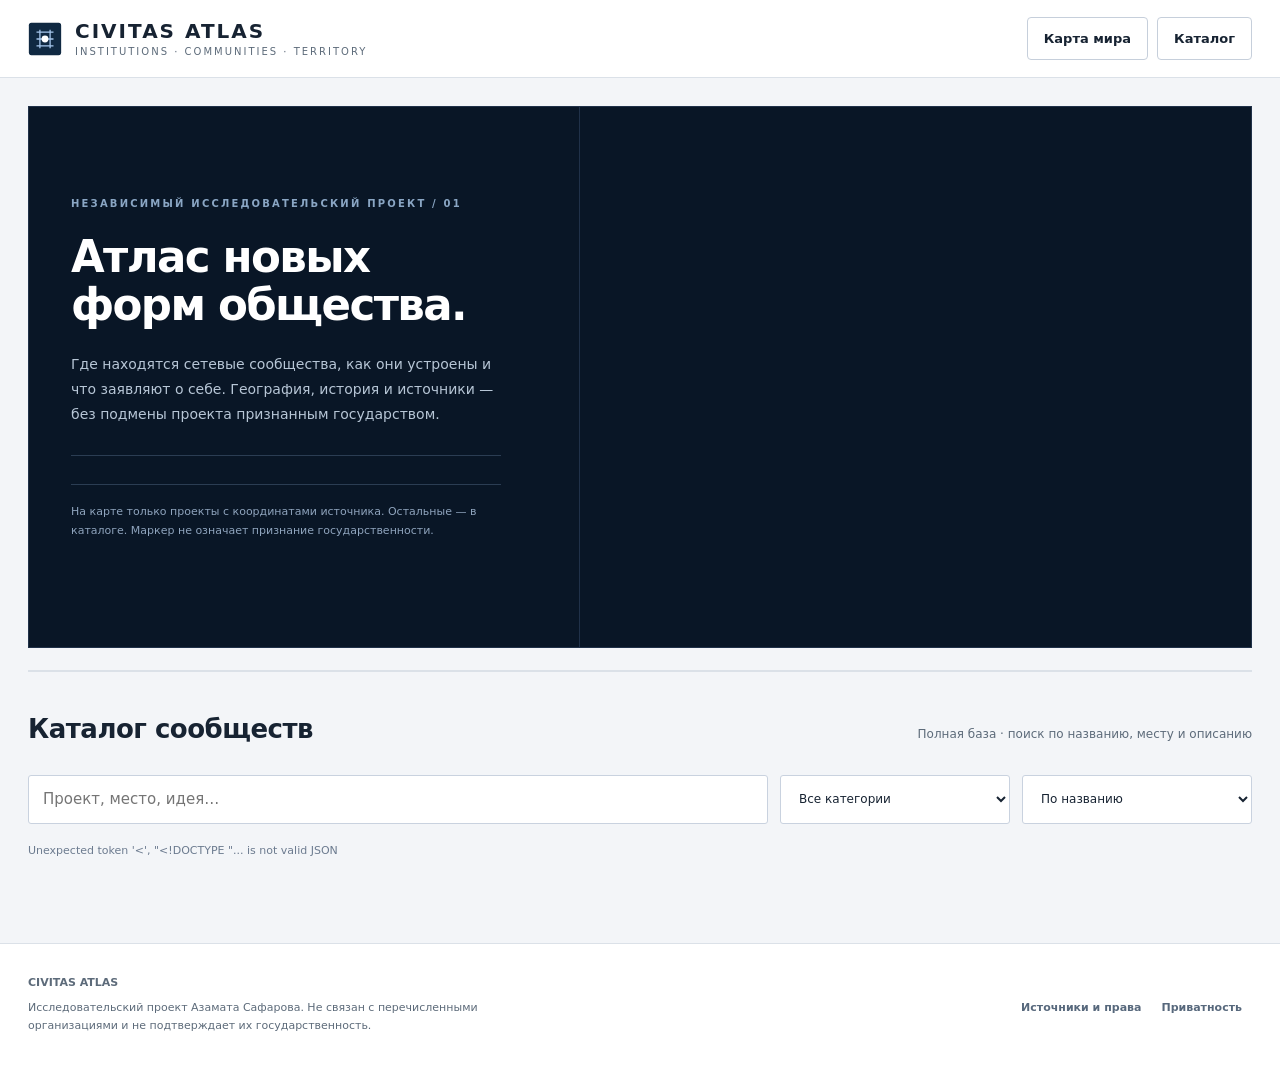
==== index.html @ 85d740fc "Open research interface and reviewed contribution workflow" ====
<!doctype html><html lang="ru"><meta charset="utf-8"><meta name="viewport" content="width=device-width,initial-scale=1"><title>CIVITAS ATLAS — сетевые сообщества и новые институты</title><meta name="description" content="Исследовательский атлас сетевых сообществ: география, проекты, хронологии и первоисточники."><link rel="stylesheet" href="vendor/leaflet.css"><link rel="stylesheet" href="vendor/markercluster.css"><link rel="stylesheet" href="vendor/markercluster-default.css"><link rel="stylesheet" href="design.css"><header><div class="brand"><svg viewBox="0 0 40 40" aria-hidden="true"><rect x="1" y="1" width="38" height="38" rx="3" fill="#102942"/><path d="M10 12h20M10 20h20M10 28h20M14 9v22M26 9v22" stroke="#a6c7ed" stroke-width="1.5"/><circle cx="20" cy="20" r="4" fill="#fff"/></svg><div class="brand-text">CIVITAS ATLAS<small>INSTITUTIONS · COMMUNITIES · TERRITORY</small></div></div><div><a class="button" href="/map.html">Карта мира</a> <button id="home">Каталог</button></div></header><main><section id="landing"><div class="hero"><div><div class="eyebrow">Независимый исследовательский проект / 01</div><h1>Атлас новых<br>форм общества.</h1><p>Где находятся сетевые сообщества, как они устроены и что заявляют о себе. География, история и источники — без подмены проекта признанным государством.</p><div class="muted" id="totals"></div><p class="muted">На карте только проекты с координатами источника. Остальные — в каталоге. Маркер не означает признание государственности.</p></div><div id="worldmap" aria-label="Географическая карта" style="height:520px"></div></div><div id="coverage" class="coverage"></div><div class="section-head"><h2>Каталог сообществ</h2><p>Полная база · поиск по названию, месту и описанию</p></div><div class="tools"><input id="query" aria-label="Поиск" placeholder="Проект, место, идея…"><select id="category" aria-label="Категория"><option value="">Все категории</option></select><select id="sort" aria-label="Сортировка"><option value="name">По названию</option><option value="year">По году основания</option></select></div><div class="muted" id="count"></div><div id="entries"></div></section><section id="profile"><button id="back">← Все сообщества</button><div id="profilebody" style="margin-top:22px"></div></section></main><footer class="footer"><div><strong>CIVITAS ATLAS</strong><p>Исследовательский проект Азамата Сафарова. Не связан с перечисленными организациями и не подтверждает их государственность.</p></div><div class="footer-links"><button id="rights">Источники и права</button><button id="privacy">Приватность</button></div></footer><dialog id="legal"><button id="closelegal">Закрыть ×</button><div id="legaltext"></div></dialog><script src="vendor/leaflet.js"></script><script src="vendor/markercluster.js"></script><script>
const $=x=>document.getElementById(x),node=(t,s,c)=>{let e=document.createElement(t);e.textContent=s;if(c)e.className=c;return e};let data=[];const world={invalidateSize(){}};
function safeLink(label,url){let a=node('a',label,'resource');try{let u=new URL(url);if(!['https:','http:'].includes(u.protocol))return node('span','Ссылка требует проверки');a.href=u.href;a.target='_blank';a.rel='noopener noreferrer';}catch{return node('span','Ссылка требует проверки')}return a}
function image(i){let x=document.createElement('img');x.src=i.url;x.alt=i.caption;x.loading='lazy';x.onerror=()=>x.replaceWith(node('p','Изображение недоступно','muted'));return x}
function globe(){window.earthData=data;window.openEarthProject=open;if(window.earthAdd)window.earthAdd(data)}
function render(){let q=$('query').value.toLowerCase(),t=$('category').value,arr=data.filter(p=>(!t||p.type===t)&&[p.name,p.location,p.description].join(' ').toLowerCase().includes(q));arr.sort((a,b)=>$('sort').value==='year'?(b.founded||0)-(a.founded||0):a.name.localeCompare(b.name));$('entries').replaceChildren();for(let p of arr){let row=node('article','','entry');row.tabIndex=0;let ident=node('div',p.logo?'':p.name.slice(0,2).toUpperCase(),'identity');if(p.logo)ident.append(image({url:p.logo,caption:p.name+' logo'}));row.append(ident);let content=node('div','');content.append(node('h2',p.name),node('div',p.location,'location'),node('div',p.type,'meta'),node('p',p.tagline||p.description));content.append(node('div',p.sourceRecords?.dashboard?'РАСШИРЕННЫЙ ПРОФИЛЬ ↗':'ОТКРЫТЬ ПРОФИЛЬ ↗','badge'));row.append(content);row.onclick=()=>open(p);row.onkeydown=e=>{if(e.key==='Enter')open(p)};$('entries').append(row)}$('count').textContent=arr.length+' проектов'}
function markdown(text,parent){for(let line of text.split('\n')){if(!line.trim())continue;let match=line.match(/^(#{1,3}) (.*)/);let e=node(match?'h'+Math.min(match[1].length+1,4):'p','');let raw=match?match[2]:line;let re=/\[([^\]]+)\]\((https?:\/\/[^\s)]+)\)/g,pos=0,m;while((m=re.exec(raw))){e.append(document.createTextNode(raw.slice(pos,m.index)),safeLink(m[1],m[2]));pos=re.lastIndex}e.append(document.createTextNode(raw.slice(pos)));parent.append(e)}}
function open(p){$('landing').style.display='none';$('profile').style.display='block';history.replaceState(null,'','#'+p.id);window.scrollTo(0,0);let layout=node('div','','layout'),left=node('div',''),right=node('div','');let head=node('div','','box'),banner=node('div','','banner');if(p.gallery.length)banner.append(image(p.gallery[0]));else {banner.className='no-photo';banner.append(node('span','В источниках нет полученной фотообложки.'))}let hp=node('div','','pad');let mark=node('div',p.logo?'':p.name.slice(0,2).toUpperCase(),'logo');if(p.logo)mark.append(image({url:p.logo,caption:p.name+' logo'}));hp.append(mark,node('h1',p.name),node('div',p.location,'location'),node('p',p.tagline||p.description),safeLink('Официальный сайт ↗',p.website));head.append(banner,hp);left.append(head);let about=node('div','','box pad');about.append(node('h2','О проекте'),node('p',p.description),node('div','Данные, даты и статистика — заявления источников, не независимая проверка.','notice'));if(p.size)about.append(node('h3',p.size),node('p','Размер по первому атласу; обновление '+p.lastUpdated,'muted'));let gallery=node('div','','gallery');for(let i of p.gallery){let f=node('figure','');f.append(image(i),node('figcaption',i.caption));gallery.append(f)}about.append(gallery);left.append(about);if(p.sections){for(let [title,text] of Object.entries(p.sections)){if(title.startsWith('About')||['Timeline',"Who it's for",'Resource links','Other top startup societies','Posts'].includes(title))continue;let section=node('div','','box pad');section.append(node('h2',title),node('div',text.replace(title,''),'summary-text'));left.append(section)}}let raw=node('div','','box pad');raw.append(node('h2','Документы источников'));let disclosure=node('details','','disclosure');disclosure.append(node('summary','Открыть полную исходную запись'),node('div',p.sourceText,'source'));raw.append(disclosure);left.append(raw);let audience=node('div','','box pad'),chips=node('div','','chips');for(let t of (p.sections?.["Who it's for"]?.split('\n').slice(1).filter(Boolean)||p.focus||[]))chips.append(node('span',t,'chip'));audience.append(node('h2','Направления'),chips);let geo=node('div','','box pad');geo.append(node('h2','Расположение'),node('p',p.location,'location'));if(p.dashboardLocation)geo.append(node('p','NS Dashboard: '+p.dashboardLocation,'muted'));if(Number.isFinite(p.lat))geo.append(node('p','Координаты источника: '+p.lat+', '+p.lng,'muted'));else geo.append(node('p','Точные координаты не предоставлены. Проект не нанесён на карту.','notice'));right.append(geo);right.append(audience);let tl=node('div','','box pad');tl.append(node('h2','Timeline'));if(!p.timeline.length)tl.append(node('p','Хронология не предоставлена источниками.','muted'));for(let text of p.timeline)tl.append(node('div',text,'event'));tl.append(node('p','История по источнику. Одно событие основания — не полная история проекта.','muted'));right.append(tl);let links=node('div','','box pad');links.append(node('h2','Ресурсы и контакты'));for(let l of p.links)links.append(safeLink(l.label,l.url));links.append(safeLink('Источник записи',p.source));if(p.sourceRecords?.dashboard)links.append(safeLink('NS Dashboard — исходный профиль',p.sourceRecords.dashboard.url));right.append(links);let provenance=node('div','','box pad');provenance.append(node('h2','Происхождение'),node('p','Собрано '+p.retrievedAt,'muted'),node('p','Фото принадлежат третьим лицам. Сохранены в сборке с исходными URL в реестре; разрешение на публичную перепубликацию не установлено.','notice'));for(let i of p.gallery)provenance.append(safeLink(i.caption+' — источник',i.source));right.append(provenance);layout.append(left,right);$('profilebody').replaceChildren(layout)}function home(){$('landing').style.display='block';$('profile').style.display='none';setTimeout(()=>world.invalidateSize(),50);history.replaceState(null,'',location.pathname)}$('back').onclick=home;$('home').onclick=home;for(let id of ['query','category','sort'])$(id).oninput=render;
const rights='Авторские права и источники\n\nАвтор собственной структуры и оформления: Азамат Сафаров. Права третьих лиц не присваиваются. Использованы материалы Network State Atlas и NS Dashboard; исходные ссылки сохранены в карточках. Названия и знаки принадлежат соответствующим правообладателям; связи или одобрения с их стороны не заявляется.\n\nПубличная доступность репозитория не заменяет лицензию. Разрешение на распространение исходных текстов, базы, фотографий и публикаций пока не установлено. Эта сборка опубликована для исследования. Разрешения на сторонние материалы не подтверждены; указание источника не заменяет разрешение. Указание источника само по себе не разрешает копирование.\n\nПеред публикацией: получить разрешения или заменить материалы собственными описаниями и лицензированными фото; сохранить обязательные notices библиотек; определить контакт оператора для обращений. Контакт и юрисдикция пока не согласованы. Это не юридическое заключение и не гарантия отсутствия претензий.';const privacy='Приватность исследовательского сайта\n\nНет регистрации, аналитики, отправки форм и cookies, созданных этим приложением. Поисковые запросы обрабатываются локально. Хостинг Vercel обрабатывает сетевые запросы и может хранить технические журналы, включая IP.\n\nФотографии этой версии хранятся локально. Подложка карты загружается с CARTO: поставщик получает сетевой запрос, включая IP и данные браузера. Переходы на внешние сайты подчиняются их правилам.\n\nОператор исследования: Азамат Сафаров. Хостинг: Vercel. Контакт для правовых обращений и применимые сроки хранения ещё не указаны; это неполная правовая информация, не юридическое заключение.';function legal(s){$('legaltext').replaceChildren(node('div',s,'source'));$('legal').showModal()}$('rights').onclick=()=>legal(rights);$('privacy').onclick=()=>legal(privacy);$('closelegal').onclick=()=>$('legal').close();fetch('combined-v3.json').then(r=>r.json()).then(d=>{data=d;for(let t of [...new Set(d.map(p=>p.type))].sort())$('category').append(new Option(t,t));$('totals').textContent=data.length+' проектов · '+data.filter(p=>Number.isFinite(p.lat)).length+' точек';let coverage=$('coverage');for(let [n,label] of [[data.length,'проектов в объединённой базе'],[data.filter(p=>Number.isFinite(p.lat)).length,'проектов с координатами источника'],[data.filter(p=>p.logo).length,'профилей с полученными логотипами'],[data.filter(p=>p.timeline?.length).length,'профилей с хронологией']]){let m=node('div','','metric');m.append(node('strong',String(n)),node('span',label));coverage.append(m)}render();globe();let p=data.find(p=>p.id===location.hash.slice(1));if(p)open(p)}).catch(e=>$('count').textContent=e.message);
</script><script type="module" src="earth.js"></script></html>
---- design.css ----
:root{--ink:#172332;--muted:#5d6b7a;--line:#dbe1e8;--paper:#fff;--wash:#f3f5f8;--accent:#155bbd;--night:#091626}*{box-sizing:border-box}html{scroll-behavior:smooth}body{margin:0;background:var(--wash);color:var(--ink);font:15px/1.65 system-ui,-apple-system,BlinkMacSystemFont,"Segoe UI",sans-serif}a{color:var(--accent);text-underline-offset:4px}button,input,select{font:inherit}button,a{touch-action:manipulation}button{cursor:pointer}button,.button{border:1px solid #c6cfdb;background:white;color:var(--ink);border-radius:4px;padding:10px 16px;font-size:13px;font-weight:600;text-decoration:none;display:inline-flex;align-items:center;justify-content:center;min-height:42px;transition:background .15s,border-color .15s}button:hover,.button:hover{background:#edf2f9;border-color:#768ca7}button:focus-visible,a:focus-visible,input:focus-visible,select:focus-visible,.entry:focus-visible{outline:3px solid #4286e8;outline-offset:3px}header{height:78px;padding:0 max(28px,calc((100vw - 1320px)/2));background:white;border-bottom:1px solid var(--line);display:flex;align-items:center;justify-content:space-between;gap:24px}.brand{font-size:20px;font-weight:750;letter-spacing:2px;display:flex;align-items:center;gap:13px}.brand svg{width:34px;height:34px;flex-shrink:0}.brand small{font-weight:400;font-size:10px;letter-spacing:2px;color:var(--muted);display:block}.brand-text{line-height:1.35}header>div:last-child{display:flex;gap:9px}main{max-width:1376px;margin:auto;padding:28px}.hero{background:var(--night);display:grid;grid-template-columns:minmax(320px,.9fr) minmax(0,1.1fr);overflow:hidden;color:white;min-height:540px;border:1px solid #203149}.hero>div:first-child{padding:48px 42px;display:flex;flex-direction:column;justify-content:center;align-items:flex-start}.eyebrow{font-size:10px;font-weight:700;letter-spacing:2.2px;text-transform:uppercase;color:#6a85a4}.hero .eyebrow{color:#8aa6c4}.hero h1{font-size:clamp(36px,3.4vw,51px);line-height:1.1;font-weight:600;letter-spacing:-1.6px;margin:22px 0}.hero p{color:#b7c6d6;max-width:425px;font-size:14px;line-height:1.8;margin:0 0 17px}.hero .muted{font-size:11px;color:#8fa4bd;max-width:430px}.hero #totals{font-size:13px;color:#d7e3ee;border-top:1px solid #2b3d53;border-bottom:1px solid #2b3d53;padding:14px 0;width:100%;margin:10px 0 17px;letter-spacing:.3px}#worldmap{height:540px!important;min-width:0;position:relative;border-left:1px solid #203149;background:var(--night)!important}#worldmap button{background:#13273e;color:#d9e5f4;border:1px solid #3f5872;border-radius:3px;font-size:11px;min-height:34px;padding:7px 12px}#worldmap canvas{display:block;width:100%;height:100%}.section-head{display:flex;align-items:baseline;justify-content:space-between;gap:20px;margin-top:36px}.section-head h2{font-size:26px;font-weight:600;letter-spacing:-.5px;margin:0}.section-head p{font-size:12px;color:var(--muted)}.coverage{display:grid;grid-template-columns:repeat(4,1fr);border:1px solid var(--line);background:white;margin-top:22px}.metric{padding:18px 22px;border-right:1px solid var(--line)}.metric:last-child{border:0}.metric strong{font-size:26px;font-weight:500;display:block;line-height:1.4}.metric span{font-size:11px;color:var(--muted)}.tools{display:flex;gap:12px;padding:18px 0;margin:0;flex-wrap:wrap}.tools input,.tools select{padding:11px 14px;border:1px solid #c9d2df;border-radius:3px;background:white;color:var(--ink);min-height:44px;min-width:0}.tools input{flex:1;min-width:200px;cursor:text}.tools select{width:230px;font-size:12px}.muted{color:var(--muted);font-size:12px}#count{font-size:11px;padding:0 0 15px;color:#6c7b8f}#entries{display:grid;grid-template-columns:repeat(3,minmax(0,1fr));gap:16px}.entry{border:1px solid var(--line);background:white;padding:23px;display:flex;gap:14px;cursor:pointer;min-height:215px;position:relative;border-radius:5px;transition:border-color .16s,box-shadow .16s}.entry:hover{border-color:#8ba9cf;box-shadow:0 4px 16px #1b3a6110}.entry h2{font-size:19px;letter-spacing:-.35px;font-weight:650;margin:0 0 7px;line-height:1.3}.entry .identity{width:44px;height:44px;flex-shrink:0;background:#f3f5f9;border:1px solid #e0e5ed;border-radius:5px;display:grid;place-items:center;font-size:14px;font-weight:650;color:#728094;overflow:hidden}.identity img{width:100%;height:100%;object-fit:contain}.entry>div:last-child{min-width:0;flex:1}.entry p{font-size:12px;line-height:1.7;color:#637183;margin:11px 0 0;display:-webkit-box;-webkit-line-clamp:3;-webkit-box-orient:vertical;overflow:hidden}.location{font-size:12px;font-weight:600;color:#305b8b;line-height:1.55;overflow-wrap:anywhere}.meta{font-size:10px;color:#7d8998;margin-top:6px;text-transform:uppercase;letter-spacing:.5px}.entry .badge{font-size:9px;color:#155bbd;padding-top:12px;font-weight:600;letter-spacing:.4px}.layout{display:grid;grid-template-columns:minmax(0,2.1fr) minmax(280px,1fr);gap:24px}.box{background:white;border:1px solid var(--line);border-radius:5px;margin-bottom:24px;overflow:hidden;min-width:0}.pad{padding:28px}.banner{height:310px;background:#e3e9ef;position:relative}.banner img{width:100%;height:100%;object-fit:cover}.no-photo{height:130px;display:flex;align-items:center;background:#eff2f6;color:#647487;font-size:12px;padding:26px}.logo{width:76px;height:76px;margin:-65px 0 23px;position:relative;display:grid;place-items:center;border:4px solid white;border-radius:9px;background:#eef2f6;box-shadow:0 1px 8px #152b441a;font-size:23px;font-weight:600;color:#6d7f94}.logo img{width:100%;height:100%;object-fit:contain;border-radius:5px}.pad h1{font-size:35px;line-height:1.2;font-weight:600;letter-spacing:-1px;margin:0 0 13px}.pad h2{font-size:19px;font-weight:650;margin:0 0 16px;letter-spacing:-.25px}.pad h3{font-size:15px;margin:15px 0 8px}.pad p{color:#5a697b;font-size:14px;line-height:1.9;margin:12px 0}.pad .location{font-size:16px;color:#315b8b}.pad .resource{display:block;text-decoration:none;font-size:12px;border-bottom:1px solid #e8edf3;padding:12px 0;overflow-wrap:anywhere;line-height:1.6}.pad .resource:hover{text-decoration:underline}.pad .resource:last-child{border-bottom:0}.gallery{display:grid;grid-template-columns:1fr 1fr;gap:15px;margin-top:22px}.gallery figure{margin:0;min-width:0}.gallery img{width:100%;height:190px;object-fit:cover;border-radius:3px}.gallery figcaption{font-size:10px;color:#778798;margin-top:5px}.chips{display:flex;gap:7px;flex-wrap:wrap}.chip{font-size:11px;padding:5px 9px;background:#eff3f8;color:#49627f;border-radius:2px}.event{position:relative;border-left:1px solid #cbd6e4;padding:0 0 24px 21px;margin-left:4px;font-size:12px;color:#56697e;line-height:1.8}.event:before{content:'';position:absolute;left:-4px;top:6px;width:7px;height:7px;border-radius:50%;background:#376caf}.notice{font-size:11px;color:#71674f;background:#f7f4eb;border-left:2px solid #b8a97d;padding:12px 14px;line-height:1.8;margin:17px 0;border-radius:0}.source{white-space:pre-wrap;overflow-wrap:anywhere;font-size:12px;color:#55687f;line-height:1.9}.summary-text{white-space:pre-line;font-size:14px;line-height:1.85;color:#536275}.disclosure{border-top:1px solid var(--line);padding-top:16px;margin-top:15px}.disclosure summary{font-size:12px;color:#476382;cursor:pointer;font-weight:600}.disclosure .source{padding:20px 0 0}.footer{border-top:1px solid var(--line);background:white;margin-top:40px;padding:30px max(28px,calc((100vw - 1320px)/2));display:flex;align-items:center;justify-content:space-between;gap:25px;font-size:11px;color:var(--muted)}.footer p{max-width:460px;margin:7px 0}.footer button{background:transparent;border:0;padding:5px 10px;font-size:11px;color:#57687c}.footer-links{display:flex;flex-wrap:wrap}#profile{display:none}#back{margin-bottom:0;background:white}dialog{width:min(720px,92vw);max-height:85vh;border:1px solid #d3dce7;border-radius:5px;padding:28px}dialog::backdrop{background:#06182a99}.dark{background:#155bbd;color:white;border-color:#155bbd}@media(min-width:1100px){.layout>div:last-child{align-self:start}}@media(max-width:980px){#entries{grid-template-columns:repeat(2,minmax(0,1fr))}.hero{grid-template-columns:1fr 1fr}.hero>div:first-child{padding:30px}.hero h1{font-size:36px}.layout{grid-template-columns:minmax(0,1.7fr) minmax(250px,1fr)}.pad{padding:22px}}@media(max-width:700px){header{height:auto;padding:18px;flex-wrap:wrap;gap:14px}.brand{font-size:17px}header>div:last-child{gap:8px}header .button,header button{font-size:11px;min-height:34px;padding:6px 10px}main{padding:16px}.hero{grid-template-columns:1fr}.hero>div:first-child{padding:30px 25px}.hero h1{font-size:36px}#worldmap{height:370px!important;border-left:0;border-top:1px solid #203149}.hero .muted{font-size:11px}.coverage{grid-template-columns:1fr 1fr}.metric{padding:15px;border-bottom:1px solid var(--line)}.metric:nth-child(2){border-right:0}.metric:nth-child(3),.metric:nth-child(4){border-bottom:0}.metric strong{font-size:22px}.tools{gap:8px}.tools input{flex-basis:100%;min-width:0;width:100%}.tools select{width:calc(50% - 4px);font-size:11px;padding:10px 8px}#entries{grid-template-columns:1fr;gap:12px}.entry{min-height:160px;padding:20px}.layout{grid-template-columns:1fr;gap:0}.banner{height:230px}.pad h1{font-size:29px}.gallery img{height:130px}.footer{display:block;padding:24px 18px}.footer-links{margin-top:16px}.section-head{display:block;margin-top:28px}.section-head p{margin:6px 0 12px}.source{font-size:11px}}@media(prefers-reduced-motion:reduce){html{scroll-behavior:auto}*{transition:none!important}}
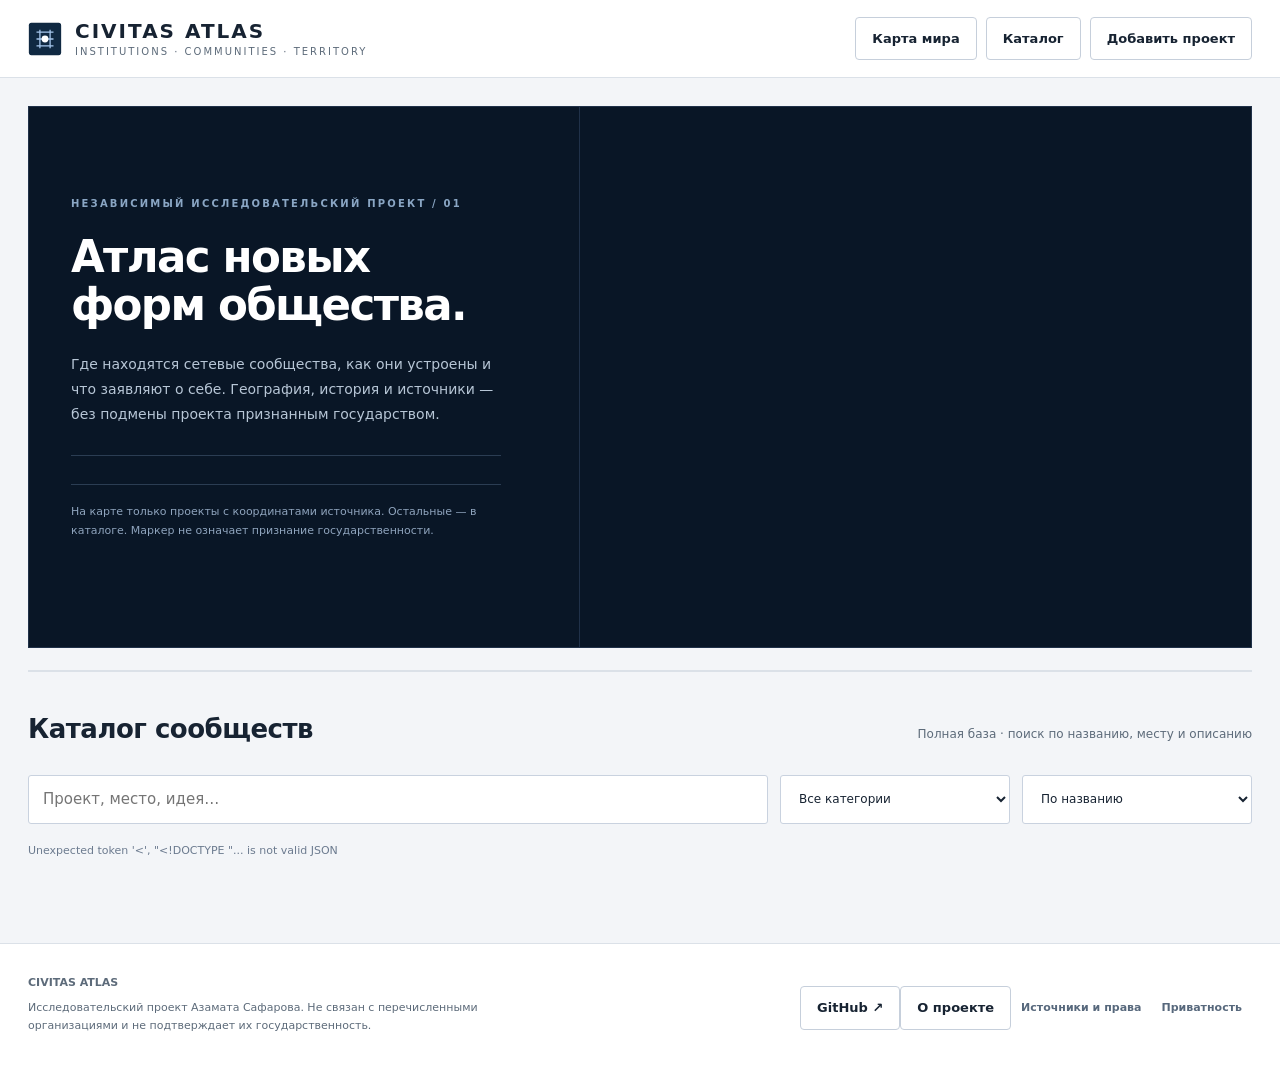
==== commit b0e30f30: "Add public research description, contact and submission links" ====
--- a/index.html
+++ b/index.html
@@ -1,4 +1,4 @@
-<!doctype html><html lang="ru"><meta charset="utf-8"><meta name="viewport" content="width=device-width,initial-scale=1"><title>CIVITAS ATLAS — сетевые сообщества и новые институты</title><meta name="description" content="Исследовательский атлас сетевых сообществ: география, проекты, хронологии и первоисточники."><link rel="stylesheet" href="vendor/leaflet.css"><link rel="stylesheet" href="vendor/markercluster.css"><link rel="stylesheet" href="vendor/markercluster-default.css"><link rel="stylesheet" href="design.css"><header><div class="brand"><svg viewBox="0 0 40 40" aria-hidden="true"><rect x="1" y="1" width="38" height="38" rx="3" fill="#102942"/><path d="M10 12h20M10 20h20M10 28h20M14 9v22M26 9v22" stroke="#a6c7ed" stroke-width="1.5"/><circle cx="20" cy="20" r="4" fill="#fff"/></svg><div class="brand-text">CIVITAS ATLAS<small>INSTITUTIONS · COMMUNITIES · TERRITORY</small></div></div><div><a class="button" href="/map.html">Карта мира</a> <button id="home">Каталог</button></div></header><main><section id="landing"><div class="hero"><div><div class="eyebrow">Независимый исследовательский проект / 01</div><h1>Атлас новых<br>форм общества.</h1><p>Где находятся сетевые сообщества, как они устроены и что заявляют о себе. География, история и источники — без подмены проекта признанным государством.</p><div class="muted" id="totals"></div><p class="muted">На карте только проекты с координатами источника. Остальные — в каталоге. Маркер не означает признание государственности.</p></div><div id="worldmap" aria-label="Географическая карта" style="height:520px"></div></div><div id="coverage" class="coverage"></div><div class="section-head"><h2>Каталог сообществ</h2><p>Полная база · поиск по названию, месту и описанию</p></div><div class="tools"><input id="query" aria-label="Поиск" placeholder="Проект, место, идея…"><select id="category" aria-label="Категория"><option value="">Все категории</option></select><select id="sort" aria-label="Сортировка"><option value="name">По названию</option><option value="year">По году основания</option></select></div><div class="muted" id="count"></div><div id="entries"></div></section><section id="profile"><button id="back">← Все сообщества</button><div id="profilebody" style="margin-top:22px"></div></section></main><footer class="footer"><div><strong>CIVITAS ATLAS</strong><p>Исследовательский проект Азамата Сафарова. Не связан с перечисленными организациями и не подтверждает их государственность.</p></div><div class="footer-links"><button id="rights">Источники и права</button><button id="privacy">Приватность</button></div></footer><dialog id="legal"><button id="closelegal">Закрыть ×</button><div id="legaltext"></div></dialog><script src="vendor/leaflet.js"></script><script src="vendor/markercluster.js"></script><script>
+<!doctype html><html lang="ru"><meta charset="utf-8"><meta name="viewport" content="width=device-width,initial-scale=1"><title>CIVITAS ATLAS — сетевые сообщества и новые институты</title><meta name="description" content="Исследовательский атлас сетевых сообществ: география, проекты, хронологии и первоисточники."><link rel="stylesheet" href="vendor/leaflet.css"><link rel="stylesheet" href="vendor/markercluster.css"><link rel="stylesheet" href="vendor/markercluster-default.css"><link rel="stylesheet" href="design.css"><header><div class="brand"><svg viewBox="0 0 40 40" aria-hidden="true"><rect x="1" y="1" width="38" height="38" rx="3" fill="#102942"/><path d="M10 12h20M10 20h20M10 28h20M14 9v22M26 9v22" stroke="#a6c7ed" stroke-width="1.5"/><circle cx="20" cy="20" r="4" fill="#fff"/></svg><div class="brand-text">CIVITAS ATLAS<small>INSTITUTIONS · COMMUNITIES · TERRITORY</small></div></div><div><a class="button" href="/map.html">Карта мира</a> <button id="home">Каталог</button><a class="button" href="https://github.com/AzamatSafarov/civitas-atlas/issues/new?template=project.yml" target="_blank" rel="noopener">Добавить проект</a></div></header><main><section id="landing"><div class="hero"><div><div class="eyebrow">Независимый исследовательский проект / 01</div><h1>Атлас новых<br>форм общества.</h1><p>Где находятся сетевые сообщества, как они устроены и что заявляют о себе. География, история и источники — без подмены проекта признанным государством.</p><div class="muted" id="totals"></div><p class="muted">На карте только проекты с координатами источника. Остальные — в каталоге. Маркер не означает признание государственности.</p></div><div id="worldmap" aria-label="Географическая карта" style="height:520px"></div></div><div id="coverage" class="coverage"></div><div class="section-head"><h2>Каталог сообществ</h2><p>Полная база · поиск по названию, месту и описанию</p></div><div class="tools"><input id="query" aria-label="Поиск" placeholder="Проект, место, идея…"><select id="category" aria-label="Категория"><option value="">Все категории</option></select><select id="sort" aria-label="Сортировка"><option value="name">По названию</option><option value="year">По году основания</option></select></div><div class="muted" id="count"></div><div id="entries"></div></section><section id="profile"><button id="back">← Все сообщества</button><div id="profilebody" style="margin-top:22px"></div></section></main><footer class="footer"><div><strong>CIVITAS ATLAS</strong><p>Исследовательский проект Азамата Сафарова. Не связан с перечисленными организациями и не подтверждает их государственность.</p></div><div class="footer-links"><a class="button" href="https://github.com/AzamatSafarov/civitas-atlas" target="_blank" rel="noopener">GitHub ↗</a><a class="button" href="about.html">О проекте</a><button id="rights">Источники и права</button><button id="privacy">Приватность</button></div></footer><dialog id="legal"><button id="closelegal">Закрыть ×</button><div id="legaltext"></div></dialog><script src="vendor/leaflet.js"></script><script src="vendor/markercluster.js"></script><script>
 const $=x=>document.getElementById(x),node=(t,s,c)=>{let e=document.createElement(t);e.textContent=s;if(c)e.className=c;return e};let data=[];const world={invalidateSize(){}};
 function safeLink(label,url){let a=node('a',label,'resource');try{let u=new URL(url);if(!['https:','http:'].includes(u.protocol))return node('span','Ссылка требует проверки');a.href=u.href;a.target='_blank';a.rel='noopener noreferrer';}catch{return node('span','Ссылка требует проверки')}return a}
 function image(i){let x=document.createElement('img');x.src=i.url;x.alt=i.caption;x.loading='lazy';x.onerror=()=>x.replaceWith(node('p','Изображение недоступно','muted'));return x}
@@ -6,5 +6,5 @@
 function render(){let q=$('query').value.toLowerCase(),t=$('category').value,arr=data.filter(p=>(!t||p.type===t)&&[p.name,p.location,p.description].join(' ').toLowerCase().includes(q));arr.sort((a,b)=>$('sort').value==='year'?(b.founded||0)-(a.founded||0):a.name.localeCompare(b.name));$('entries').replaceChildren();for(let p of arr){let row=node('article','','entry');row.tabIndex=0;let ident=node('div',p.logo?'':p.name.slice(0,2).toUpperCase(),'identity');if(p.logo)ident.append(image({url:p.logo,caption:p.name+' logo'}));row.append(ident);let content=node('div','');content.append(node('h2',p.name),node('div',p.location,'location'),node('div',p.type,'meta'),node('p',p.tagline||p.description));content.append(node('div',p.sourceRecords?.dashboard?'РАСШИРЕННЫЙ ПРОФИЛЬ ↗':'ОТКРЫТЬ ПРОФИЛЬ ↗','badge'));row.append(content);row.onclick=()=>open(p);row.onkeydown=e=>{if(e.key==='Enter')open(p)};$('entries').append(row)}$('count').textContent=arr.length+' проектов'}
 function markdown(text,parent){for(let line of text.split('\n')){if(!line.trim())continue;let match=line.match(/^(#{1,3}) (.*)/);let e=node(match?'h'+Math.min(match[1].length+1,4):'p','');let raw=match?match[2]:line;let re=/\[([^\]]+)\]\((https?:\/\/[^\s)]+)\)/g,pos=0,m;while((m=re.exec(raw))){e.append(document.createTextNode(raw.slice(pos,m.index)),safeLink(m[1],m[2]));pos=re.lastIndex}e.append(document.createTextNode(raw.slice(pos)));parent.append(e)}}
 function open(p){$('landing').style.display='none';$('profile').style.display='block';history.replaceState(null,'','#'+p.id);window.scrollTo(0,0);let layout=node('div','','layout'),left=node('div',''),right=node('div','');let head=node('div','','box'),banner=node('div','','banner');if(p.gallery.length)banner.append(image(p.gallery[0]));else {banner.className='no-photo';banner.append(node('span','В источниках нет полученной фотообложки.'))}let hp=node('div','','pad');let mark=node('div',p.logo?'':p.name.slice(0,2).toUpperCase(),'logo');if(p.logo)mark.append(image({url:p.logo,caption:p.name+' logo'}));hp.append(mark,node('h1',p.name),node('div',p.location,'location'),node('p',p.tagline||p.description),safeLink('Официальный сайт ↗',p.website));head.append(banner,hp);left.append(head);let about=node('div','','box pad');about.append(node('h2','О проекте'),node('p',p.description),node('div','Данные, даты и статистика — заявления источников, не независимая проверка.','notice'));if(p.size)about.append(node('h3',p.size),node('p','Размер по первому атласу; обновление '+p.lastUpdated,'muted'));let gallery=node('div','','gallery');for(let i of p.gallery){let f=node('figure','');f.append(image(i),node('figcaption',i.caption));gallery.append(f)}about.append(gallery);left.append(about);if(p.sections){for(let [title,text] of Object.entries(p.sections)){if(title.startsWith('About')||['Timeline',"Who it's for",'Resource links','Other top startup societies','Posts'].includes(title))continue;let section=node('div','','box pad');section.append(node('h2',title),node('div',text.replace(title,''),'summary-text'));left.append(section)}}let raw=node('div','','box pad');raw.append(node('h2','Документы источников'));let disclosure=node('details','','disclosure');disclosure.append(node('summary','Открыть полную исходную запись'),node('div',p.sourceText,'source'));raw.append(disclosure);left.append(raw);let audience=node('div','','box pad'),chips=node('div','','chips');for(let t of (p.sections?.["Who it's for"]?.split('\n').slice(1).filter(Boolean)||p.focus||[]))chips.append(node('span',t,'chip'));audience.append(node('h2','Направления'),chips);let geo=node('div','','box pad');geo.append(node('h2','Расположение'),node('p',p.location,'location'));if(p.dashboardLocation)geo.append(node('p','NS Dashboard: '+p.dashboardLocation,'muted'));if(Number.isFinite(p.lat))geo.append(node('p','Координаты источника: '+p.lat+', '+p.lng,'muted'));else geo.append(node('p','Точные координаты не предоставлены. Проект не нанесён на карту.','notice'));right.append(geo);right.append(audience);let tl=node('div','','box pad');tl.append(node('h2','Timeline'));if(!p.timeline.length)tl.append(node('p','Хронология не предоставлена источниками.','muted'));for(let text of p.timeline)tl.append(node('div',text,'event'));tl.append(node('p','История по источнику. Одно событие основания — не полная история проекта.','muted'));right.append(tl);let links=node('div','','box pad');links.append(node('h2','Ресурсы и контакты'));for(let l of p.links)links.append(safeLink(l.label,l.url));links.append(safeLink('Источник записи',p.source));if(p.sourceRecords?.dashboard)links.append(safeLink('NS Dashboard — исходный профиль',p.sourceRecords.dashboard.url));right.append(links);let provenance=node('div','','box pad');provenance.append(node('h2','Происхождение'),node('p','Собрано '+p.retrievedAt,'muted'),node('p','Фото принадлежат третьим лицам. Сохранены в сборке с исходными URL в реестре; разрешение на публичную перепубликацию не установлено.','notice'));for(let i of p.gallery)provenance.append(safeLink(i.caption+' — источник',i.source));right.append(provenance);layout.append(left,right);$('profilebody').replaceChildren(layout)}function home(){$('landing').style.display='block';$('profile').style.display='none';setTimeout(()=>world.invalidateSize(),50);history.replaceState(null,'',location.pathname)}$('back').onclick=home;$('home').onclick=home;for(let id of ['query','category','sort'])$(id).oninput=render;
-const rights='Авторские права и источники\n\nАвтор собственной структуры и оформления: Азамат Сафаров. Права третьих лиц не присваиваются. Использованы материалы Network State Atlas и NS Dashboard; исходные ссылки сохранены в карточках. Названия и знаки принадлежат соответствующим правообладателям; связи или одобрения с их стороны не заявляется.\n\nПубличная доступность репозитория не заменяет лицензию. Разрешение на распространение исходных текстов, базы, фотографий и публикаций пока не установлено. Эта сборка опубликована для исследования. Разрешения на сторонние материалы не подтверждены; указание источника не заменяет разрешение. Указание источника само по себе не разрешает копирование.\n\nПеред публикацией: получить разрешения или заменить материалы собственными описаниями и лицензированными фото; сохранить обязательные notices библиотек; определить контакт оператора для обращений. Контакт и юрисдикция пока не согласованы. Это не юридическое заключение и не гарантия отсутствия претензий.';const privacy='Приватность исследовательского сайта\n\nНет регистрации, аналитики, отправки форм и cookies, созданных этим приложением. Поисковые запросы обрабатываются локально. Хостинг Vercel обрабатывает сетевые запросы и может хранить технические журналы, включая IP.\n\nФотографии этой версии хранятся локально. Подложка карты загружается с CARTO: поставщик получает сетевой запрос, включая IP и данные браузера. Переходы на внешние сайты подчиняются их правилам.\n\nОператор исследования: Азамат Сафаров. Хостинг: Vercel. Контакт для правовых обращений и применимые сроки хранения ещё не указаны; это неполная правовая информация, не юридическое заключение.';function legal(s){$('legaltext').replaceChildren(node('div',s,'source'));$('legal').showModal()}$('rights').onclick=()=>legal(rights);$('privacy').onclick=()=>legal(privacy);$('closelegal').onclick=()=>$('legal').close();fetch('combined-v3.json').then(r=>r.json()).then(d=>{data=d;for(let t of [...new Set(d.map(p=>p.type))].sort())$('category').append(new Option(t,t));$('totals').textContent=data.length+' проектов · '+data.filter(p=>Number.isFinite(p.lat)).length+' точек';let coverage=$('coverage');for(let [n,label] of [[data.length,'проектов в объединённой базе'],[data.filter(p=>Number.isFinite(p.lat)).length,'проектов с координатами источника'],[data.filter(p=>p.logo).length,'профилей с полученными логотипами'],[data.filter(p=>p.timeline?.length).length,'профилей с хронологией']]){let m=node('div','','metric');m.append(node('strong',String(n)),node('span',label));coverage.append(m)}render();globe();let p=data.find(p=>p.id===location.hash.slice(1));if(p)open(p)}).catch(e=>$('count').textContent=e.message);
+const rights='Авторские права и источники\n\nАвтор собственной структуры и оформления: Азамат Сафаров. Права третьих лиц не присваиваются. Использованы материалы Network State Atlas и NS Dashboard; исходные ссылки сохранены в карточках. Названия и знаки принадлежат соответствующим правообладателям; связи или одобрения с их стороны не заявляется.\n\nПубличная доступность репозитория не заменяет лицензию. Разрешение на распространение исходных текстов, базы, фотографий и публикаций пока не установлено. Эта сборка опубликована для исследования. Разрешения на сторонние материалы не подтверждены; указание источника не заменяет разрешение. Указание источника само по себе не разрешает копирование.\n\nПеред публикацией: получить разрешения или заменить материалы собственными описаниями и лицензированными фото; сохранить обязательные notices библиотек; определить контакт оператора для обращений. Контакт для правовых обращений: akutagavasora777@gmail.com. Юрисдикция и регистрация названия отдельно не проверены. Это не юридическое заключение и не гарантия отсутствия претензий.';const privacy='Приватность исследовательского сайта\n\nНет регистрации, аналитики, отправки форм и cookies, созданных этим приложением. Поисковые запросы обрабатываются локально. Хостинг Vercel обрабатывает сетевые запросы и может хранить технические журналы, включая IP.\n\nФотографии этой версии хранятся локально. Подложка карты загружается с CARTO: поставщик получает сетевой запрос, включая IP и данные браузера. Переходы на внешние сайты подчиняются их правилам.\n\nОператор исследования: Азамат Сафаров. Хостинг: Vercel. Контакт: akutagavasora777@gmail.com. Применимые сроки хранения ещё не установлены; это неполная правовая информация, не юридическое заключение.';function legal(s){$('legaltext').replaceChildren(node('div',s,'source'));$('legal').showModal()}$('rights').onclick=()=>legal(rights);$('privacy').onclick=()=>legal(privacy);$('closelegal').onclick=()=>$('legal').close();fetch('combined-v3.json').then(r=>r.json()).then(d=>{data=d;for(let t of [...new Set(d.map(p=>p.type))].sort())$('category').append(new Option(t,t));$('totals').textContent=data.length+' проектов · '+data.filter(p=>Number.isFinite(p.lat)).length+' точек';let coverage=$('coverage');for(let [n,label] of [[data.length,'проектов в объединённой базе'],[data.filter(p=>Number.isFinite(p.lat)).length,'проектов с координатами источника'],[data.filter(p=>p.logo).length,'профилей с полученными логотипами'],[data.filter(p=>p.timeline?.length).length,'профилей с хронологией']]){let m=node('div','','metric');m.append(node('strong',String(n)),node('span',label));coverage.append(m)}render();globe();let p=data.find(p=>p.id===location.hash.slice(1));if(p)open(p)}).catch(e=>$('count').textContent=e.message);
 </script><script type="module" src="earth.js"></script></html>
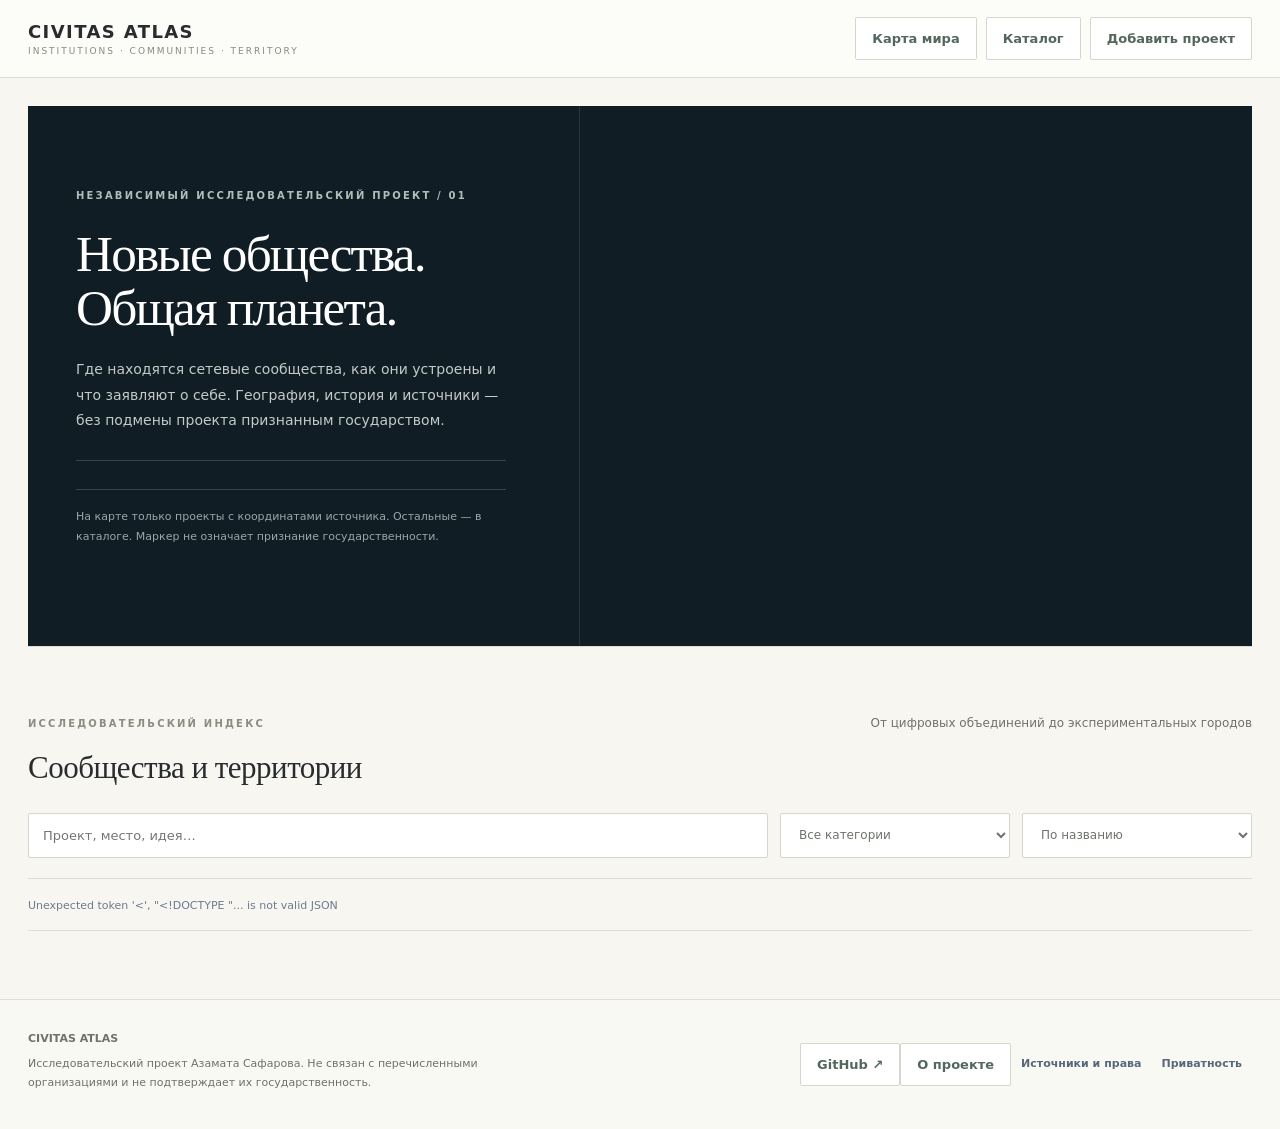
==== commit 4680ea71: "Replace product tiles with editorial atlas and circular globe markers" ====
--- a/index.html
+++ b/index.html
@@ -1,10 +1,11 @@
-<!doctype html><html lang="ru"><meta charset="utf-8"><meta name="viewport" content="width=device-width,initial-scale=1"><title>CIVITAS ATLAS — сетевые сообщества и новые институты</title><meta name="description" content="Исследовательский атлас сетевых сообществ: география, проекты, хронологии и первоисточники."><link rel="stylesheet" href="vendor/leaflet.css"><link rel="stylesheet" href="vendor/markercluster.css"><link rel="stylesheet" href="vendor/markercluster-default.css"><link rel="stylesheet" href="design.css"><header><div class="brand"><svg viewBox="0 0 40 40" aria-hidden="true"><rect x="1" y="1" width="38" height="38" rx="3" fill="#102942"/><path d="M10 12h20M10 20h20M10 28h20M14 9v22M26 9v22" stroke="#a6c7ed" stroke-width="1.5"/><circle cx="20" cy="20" r="4" fill="#fff"/></svg><div class="brand-text">CIVITAS ATLAS<small>INSTITUTIONS · COMMUNITIES · TERRITORY</small></div></div><div><a class="button" href="/map.html">Карта мира</a> <button id="home">Каталог</button><a class="button" href="https://github.com/AzamatSafarov/civitas-atlas/issues/new?template=project.yml" target="_blank" rel="noopener">Добавить проект</a></div></header><main><section id="landing"><div class="hero"><div><div class="eyebrow">Независимый исследовательский проект / 01</div><h1>Атлас новых<br>форм общества.</h1><p>Где находятся сетевые сообщества, как они устроены и что заявляют о себе. География, история и источники — без подмены проекта признанным государством.</p><div class="muted" id="totals"></div><p class="muted">На карте только проекты с координатами источника. Остальные — в каталоге. Маркер не означает признание государственности.</p></div><div id="worldmap" aria-label="Географическая карта" style="height:520px"></div></div><div id="coverage" class="coverage"></div><div class="section-head"><h2>Каталог сообществ</h2><p>Полная база · поиск по названию, месту и описанию</p></div><div class="tools"><input id="query" aria-label="Поиск" placeholder="Проект, место, идея…"><select id="category" aria-label="Категория"><option value="">Все категории</option></select><select id="sort" aria-label="Сортировка"><option value="name">По названию</option><option value="year">По году основания</option></select></div><div class="muted" id="count"></div><div id="entries"></div></section><section id="profile"><button id="back">← Все сообщества</button><div id="profilebody" style="margin-top:22px"></div></section></main><footer class="footer"><div><strong>CIVITAS ATLAS</strong><p>Исследовательский проект Азамата Сафарова. Не связан с перечисленными организациями и не подтверждает их государственность.</p></div><div class="footer-links"><a class="button" href="https://github.com/AzamatSafarov/civitas-atlas" target="_blank" rel="noopener">GitHub ↗</a><a class="button" href="about.html">О проекте</a><button id="rights">Источники и права</button><button id="privacy">Приватность</button></div></footer><dialog id="legal"><button id="closelegal">Закрыть ×</button><div id="legaltext"></div></dialog><script src="vendor/leaflet.js"></script><script src="vendor/markercluster.js"></script><script>
+<!doctype html><html lang="ru"><meta charset="utf-8"><meta name="viewport" content="width=device-width,initial-scale=1"><title>CIVITAS ATLAS — сетевые сообщества и новые институты</title><meta name="description" content="Исследовательский атлас сетевых сообществ: география, проекты, хронологии и первоисточники."><link rel="stylesheet" href="vendor/leaflet.css"><link rel="stylesheet" href="vendor/markercluster.css"><link rel="stylesheet" href="vendor/markercluster-default.css"><link rel="stylesheet" href="design.css"><link rel="stylesheet" href="editorial.css"><header><div class="brand"><svg viewBox="0 0 40 40" aria-hidden="true"><rect x="1" y="1" width="38" height="38" rx="3" fill="#102942"/><path d="M10 12h20M10 20h20M10 28h20M14 9v22M26 9v22" stroke="#a6c7ed" stroke-width="1.5"/><circle cx="20" cy="20" r="4" fill="#fff"/></svg><div class="brand-text">CIVITAS ATLAS<small>INSTITUTIONS · COMMUNITIES · TERRITORY</small></div></div><div><a class="button" href="/map.html">Карта мира</a> <button id="home">Каталог</button><a class="button" href="https://github.com/AzamatSafarov/civitas-atlas/issues/new?template=project.yml" target="_blank" rel="noopener">Добавить проект</a></div></header><main><section id="landing"><div class="hero"><div><div class="eyebrow">Независимый исследовательский проект / 01</div><h1>Новые общества.<br>Общая планета.</h1><p>Где находятся сетевые сообщества, как они устроены и что заявляют о себе. География, история и источники — без подмены проекта признанным государством.</p><div class="muted" id="totals"></div><p class="muted">На карте только проекты с координатами источника. Остальные — в каталоге. Маркер не означает признание государственности.</p></div><div id="worldmap" aria-label="Географическая карта" style="height:520px"></div></div><div id="coverage" class="coverage"></div><section id="featured" class="featured"></section><div class="section-head"><div><div class="eyebrow">Исследовательский индекс</div><h2>Сообщества и территории</h2></div><p>От цифровых объединений до экспериментальных городов</p></div><div class="tools"><input id="query" aria-label="Поиск" placeholder="Проект, место, идея…"><select id="category" aria-label="Категория"><option value="">Все категории</option></select><select id="sort" aria-label="Сортировка"><option value="name">По названию</option><option value="year">По году основания</option></select></div><div class="muted" id="count"></div><div id="entries"></div></section><section id="profile"><button id="back">← Все сообщества</button><div id="profilebody" style="margin-top:22px"></div></section></main><footer class="footer"><div><strong>CIVITAS ATLAS</strong><p>Исследовательский проект Азамата Сафарова. Не связан с перечисленными организациями и не подтверждает их государственность.</p></div><div class="footer-links"><a class="button" href="https://github.com/AzamatSafarov/civitas-atlas" target="_blank" rel="noopener">GitHub ↗</a><a class="button" href="about.html">О проекте</a><button id="rights">Источники и права</button><button id="privacy">Приватность</button></div></footer><dialog id="legal"><button id="closelegal">Закрыть ×</button><div id="legaltext"></div></dialog><script src="vendor/leaflet.js"></script><script src="vendor/markercluster.js"></script><script>
 const $=x=>document.getElementById(x),node=(t,s,c)=>{let e=document.createElement(t);e.textContent=s;if(c)e.className=c;return e};let data=[];const world={invalidateSize(){}};
 function safeLink(label,url){let a=node('a',label,'resource');try{let u=new URL(url);if(!['https:','http:'].includes(u.protocol))return node('span','Ссылка требует проверки');a.href=u.href;a.target='_blank';a.rel='noopener noreferrer';}catch{return node('span','Ссылка требует проверки')}return a}
 function image(i){let x=document.createElement('img');x.src=i.url;x.alt=i.caption;x.loading='lazy';x.onerror=()=>x.replaceWith(node('p','Изображение недоступно','muted'));return x}
 function globe(){window.earthData=data;window.openEarthProject=open;if(window.earthAdd)window.earthAdd(data)}
-function render(){let q=$('query').value.toLowerCase(),t=$('category').value,arr=data.filter(p=>(!t||p.type===t)&&[p.name,p.location,p.description].join(' ').toLowerCase().includes(q));arr.sort((a,b)=>$('sort').value==='year'?(b.founded||0)-(a.founded||0):a.name.localeCompare(b.name));$('entries').replaceChildren();for(let p of arr){let row=node('article','','entry');row.tabIndex=0;let ident=node('div',p.logo?'':p.name.slice(0,2).toUpperCase(),'identity');if(p.logo)ident.append(image({url:p.logo,caption:p.name+' logo'}));row.append(ident);let content=node('div','');content.append(node('h2',p.name),node('div',p.location,'location'),node('div',p.type,'meta'),node('p',p.tagline||p.description));content.append(node('div',p.sourceRecords?.dashboard?'РАСШИРЕННЫЙ ПРОФИЛЬ ↗':'ОТКРЫТЬ ПРОФИЛЬ ↗','badge'));row.append(content);row.onclick=()=>open(p);row.onkeydown=e=>{if(e.key==='Enter')open(p)};$('entries').append(row)}$('count').textContent=arr.length+' проектов'}
+function render(){let q=$('query').value.toLowerCase(),t=$('category').value,arr=data.filter(p=>(!t||p.type===t)&&[p.name,p.location,p.description].join(' ').toLowerCase().includes(q));arr.sort((a,b)=>$('sort').value==='year'?(b.founded||0)-(a.founded||0):a.name.localeCompare(b.name));$('entries').replaceChildren();for(let [i,p] of arr.entries()){let row=node('article','','entry');row.tabIndex=0;row.dataset.id=p.id;row.append(node('div',String(i+1).padStart(3,'0'),'entry-number'));let ident=node('div',p.logo?'':'—','identity');if(p.logo)ident.append(image({url:p.logo,caption:p.name+' logo'}));row.append(ident);let content=node('div','','entry-main');content.append(node('h2',p.name),node('div',p.type,'meta'),node('p',p.tagline||p.description));row.append(content);let geo=node('div','','entry-geo');geo.append(node('span','РАСПОЛОЖЕНИЕ','geo-label'),node('div',p.location,'location'),node('span',Number.isFinite(p.lat)?'Есть точка в атласе':'Без точной координаты','geo-note'));row.append(geo,node('span','↗','entry-arrow'));row.onclick=()=>open(p);row.onkeydown=e=>{if(e.key==='Enter')open(p)};$('entries').append(row)}$('count').textContent=arr.length+' проектов · сведения источников, не перечень признанных государств';}
+function featured(){let f=$('featured');f.replaceChildren();let heading=node('div','','section-head');heading.append(node('h2','Три разных подхода к сообществу'),node('p','Выбранные профили · не рейтинг'));f.append(heading);for(let id of ['prospera','network-school','edge-city']){let p=data.find(x=>x.id===id);if(!p||!p.gallery?.length)continue;let row=node('article','','feature');row.tabIndex=0;let picture=node('div','','feature-photo');picture.append(image(p.gallery[0]));let text=node('div','','feature-copy');text.append(node('div',p.type,'eyebrow'),node('h2',p.name),node('div',p.location,'feature-location'),node('p',p.tagline||p.description),node('span','Исследовать профиль ↗','feature-link'));row.append(picture,text);row.onclick=()=>open(p);row.onkeydown=e=>{if(e.key==='Enter')open(p)};f.append(row)}}
 function markdown(text,parent){for(let line of text.split('\n')){if(!line.trim())continue;let match=line.match(/^(#{1,3}) (.*)/);let e=node(match?'h'+Math.min(match[1].length+1,4):'p','');let raw=match?match[2]:line;let re=/\[([^\]]+)\]\((https?:\/\/[^\s)]+)\)/g,pos=0,m;while((m=re.exec(raw))){e.append(document.createTextNode(raw.slice(pos,m.index)),safeLink(m[1],m[2]));pos=re.lastIndex}e.append(document.createTextNode(raw.slice(pos)));parent.append(e)}}
 function open(p){$('landing').style.display='none';$('profile').style.display='block';history.replaceState(null,'','#'+p.id);window.scrollTo(0,0);let layout=node('div','','layout'),left=node('div',''),right=node('div','');let head=node('div','','box'),banner=node('div','','banner');if(p.gallery.length)banner.append(image(p.gallery[0]));else {banner.className='no-photo';banner.append(node('span','В источниках нет полученной фотообложки.'))}let hp=node('div','','pad');let mark=node('div',p.logo?'':p.name.slice(0,2).toUpperCase(),'logo');if(p.logo)mark.append(image({url:p.logo,caption:p.name+' logo'}));hp.append(mark,node('h1',p.name),node('div',p.location,'location'),node('p',p.tagline||p.description),safeLink('Официальный сайт ↗',p.website));head.append(banner,hp);left.append(head);let about=node('div','','box pad');about.append(node('h2','О проекте'),node('p',p.description),node('div','Данные, даты и статистика — заявления источников, не независимая проверка.','notice'));if(p.size)about.append(node('h3',p.size),node('p','Размер по первому атласу; обновление '+p.lastUpdated,'muted'));let gallery=node('div','','gallery');for(let i of p.gallery){let f=node('figure','');f.append(image(i),node('figcaption',i.caption));gallery.append(f)}about.append(gallery);left.append(about);if(p.sections){for(let [title,text] of Object.entries(p.sections)){if(title.startsWith('About')||['Timeline',"Who it's for",'Resource links','Other top startup societies','Posts'].includes(title))continue;let section=node('div','','box pad');section.append(node('h2',title),node('div',text.replace(title,''),'summary-text'));left.append(section)}}let raw=node('div','','box pad');raw.append(node('h2','Документы источников'));let disclosure=node('details','','disclosure');disclosure.append(node('summary','Открыть полную исходную запись'),node('div',p.sourceText,'source'));raw.append(disclosure);left.append(raw);let audience=node('div','','box pad'),chips=node('div','','chips');for(let t of (p.sections?.["Who it's for"]?.split('\n').slice(1).filter(Boolean)||p.focus||[]))chips.append(node('span',t,'chip'));audience.append(node('h2','Направления'),chips);let geo=node('div','','box pad');geo.append(node('h2','Расположение'),node('p',p.location,'location'));if(p.dashboardLocation)geo.append(node('p','NS Dashboard: '+p.dashboardLocation,'muted'));if(Number.isFinite(p.lat))geo.append(node('p','Координаты источника: '+p.lat+', '+p.lng,'muted'));else geo.append(node('p','Точные координаты не предоставлены. Проект не нанесён на карту.','notice'));right.append(geo);right.append(audience);let tl=node('div','','box pad');tl.append(node('h2','Timeline'));if(!p.timeline.length)tl.append(node('p','Хронология не предоставлена источниками.','muted'));for(let text of p.timeline)tl.append(node('div',text,'event'));tl.append(node('p','История по источнику. Одно событие основания — не полная история проекта.','muted'));right.append(tl);let links=node('div','','box pad');links.append(node('h2','Ресурсы и контакты'));for(let l of p.links)links.append(safeLink(l.label,l.url));links.append(safeLink('Источник записи',p.source));if(p.sourceRecords?.dashboard)links.append(safeLink('NS Dashboard — исходный профиль',p.sourceRecords.dashboard.url));right.append(links);let provenance=node('div','','box pad');provenance.append(node('h2','Происхождение'),node('p','Собрано '+p.retrievedAt,'muted'),node('p','Фото принадлежат третьим лицам. Сохранены в сборке с исходными URL в реестре; разрешение на публичную перепубликацию не установлено.','notice'));for(let i of p.gallery)provenance.append(safeLink(i.caption+' — источник',i.source));right.append(provenance);layout.append(left,right);$('profilebody').replaceChildren(layout)}function home(){$('landing').style.display='block';$('profile').style.display='none';setTimeout(()=>world.invalidateSize(),50);history.replaceState(null,'',location.pathname)}$('back').onclick=home;$('home').onclick=home;for(let id of ['query','category','sort'])$(id).oninput=render;
-const rights='Авторские права и источники\n\nАвтор собственной структуры и оформления: Азамат Сафаров. Права третьих лиц не присваиваются. Использованы материалы Network State Atlas и NS Dashboard; исходные ссылки сохранены в карточках. Названия и знаки принадлежат соответствующим правообладателям; связи или одобрения с их стороны не заявляется.\n\nПубличная доступность репозитория не заменяет лицензию. Разрешение на распространение исходных текстов, базы, фотографий и публикаций пока не установлено. Эта сборка опубликована для исследования. Разрешения на сторонние материалы не подтверждены; указание источника не заменяет разрешение. Указание источника само по себе не разрешает копирование.\n\nПеред публикацией: получить разрешения или заменить материалы собственными описаниями и лицензированными фото; сохранить обязательные notices библиотек; определить контакт оператора для обращений. Контакт для правовых обращений: akutagavasora777@gmail.com. Юрисдикция и регистрация названия отдельно не проверены. Это не юридическое заключение и не гарантия отсутствия претензий.';const privacy='Приватность исследовательского сайта\n\nНет регистрации, аналитики, отправки форм и cookies, созданных этим приложением. Поисковые запросы обрабатываются локально. Хостинг Vercel обрабатывает сетевые запросы и может хранить технические журналы, включая IP.\n\nФотографии этой версии хранятся локально. Подложка карты загружается с CARTO: поставщик получает сетевой запрос, включая IP и данные браузера. Переходы на внешние сайты подчиняются их правилам.\n\nОператор исследования: Азамат Сафаров. Хостинг: Vercel. Контакт: akutagavasora777@gmail.com. Применимые сроки хранения ещё не установлены; это неполная правовая информация, не юридическое заключение.';function legal(s){$('legaltext').replaceChildren(node('div',s,'source'));$('legal').showModal()}$('rights').onclick=()=>legal(rights);$('privacy').onclick=()=>legal(privacy);$('closelegal').onclick=()=>$('legal').close();fetch('combined-v3.json').then(r=>r.json()).then(d=>{data=d;for(let t of [...new Set(d.map(p=>p.type))].sort())$('category').append(new Option(t,t));$('totals').textContent=data.length+' проектов · '+data.filter(p=>Number.isFinite(p.lat)).length+' точек';let coverage=$('coverage');for(let [n,label] of [[data.length,'проектов в объединённой базе'],[data.filter(p=>Number.isFinite(p.lat)).length,'проектов с координатами источника'],[data.filter(p=>p.logo).length,'профилей с полученными логотипами'],[data.filter(p=>p.timeline?.length).length,'профилей с хронологией']]){let m=node('div','','metric');m.append(node('strong',String(n)),node('span',label));coverage.append(m)}render();globe();let p=data.find(p=>p.id===location.hash.slice(1));if(p)open(p)}).catch(e=>$('count').textContent=e.message);
+const rights='Авторские права и источники\n\nАвтор собственной структуры и оформления: Азамат Сафаров. Права третьих лиц не присваиваются. Использованы материалы Network State Atlas и NS Dashboard; исходные ссылки сохранены в карточках. Названия и знаки принадлежат соответствующим правообладателям; связи или одобрения с их стороны не заявляется.\n\nПубличная доступность репозитория не заменяет лицензию. Разрешение на распространение исходных текстов, базы, фотографий и публикаций пока не установлено. Эта сборка опубликована для исследования. Разрешения на сторонние материалы не подтверждены; указание источника не заменяет разрешение. Указание источника само по себе не разрешает копирование.\n\nПеред публикацией: получить разрешения или заменить материалы собственными описаниями и лицензированными фото; сохранить обязательные notices библиотек; определить контакт оператора для обращений. Контакт для правовых обращений: akutagavasora777@gmail.com. Юрисдикция и регистрация названия отдельно не проверены. Это не юридическое заключение и не гарантия отсутствия претензий.';const privacy='Приватность исследовательского сайта\n\nНет регистрации, аналитики, отправки форм и cookies, созданных этим приложением. Поисковые запросы обрабатываются локально. Хостинг Vercel обрабатывает сетевые запросы и может хранить технические журналы, включая IP.\n\nФотографии этой версии хранятся локально. Подложка карты загружается с CARTO: поставщик получает сетевой запрос, включая IP и данные браузера. Переходы на внешние сайты подчиняются их правилам.\n\nОператор исследования: Азамат Сафаров. Хостинг: Vercel. Контакт: akutagavasora777@gmail.com. Применимые сроки хранения ещё не установлены; это неполная правовая информация, не юридическое заключение.';function legal(s){$('legaltext').replaceChildren(node('div',s,'source'));$('legal').showModal()}$('rights').onclick=()=>legal(rights);$('privacy').onclick=()=>legal(privacy);$('closelegal').onclick=()=>$('legal').close();fetch('combined-v3.json').then(r=>r.json()).then(d=>{data=d;for(let t of [...new Set(d.map(p=>p.type))].sort())$('category').append(new Option(t,t));$('totals').textContent=data.length+' проектов · '+data.filter(p=>Number.isFinite(p.lat)).length+' точек';let coverage=$('coverage');for(let [n,label] of [[data.length,'проектов в объединённой базе'],[data.filter(p=>Number.isFinite(p.lat)).length,'проектов с координатами источника'],[data.filter(p=>p.logo).length,'профилей с полученными логотипами'],[data.filter(p=>p.timeline?.length).length,'профилей с хронологией']]){let m=node('div','','metric');m.append(node('strong',String(n)),node('span',label));coverage.append(m)}render();featured();globe();let p=data.find(p=>p.id===location.hash.slice(1));if(p)open(p)}).catch(e=>$('count').textContent=e.message);
 </script><script type="module" src="earth.js"></script></html>
--- a/editorial.css
+++ b/editorial.css
@@ -0,0 +1 @@
+:root{--ink:#292c2d;--muted:#71716b;--line:#deddd5;--paper:#fcfcf9;--wash:#f7f6f1;--accent:#526b65;--night:#101d25}body{background:var(--wash)}header{background:#fcfcf9;border-color:var(--line)}header .brand svg{display:none}.brand{letter-spacing:1.4px;font-size:18px}.brand small{color:#898980;font-size:9px}.hero{background:var(--night);border:0}.hero>div:first-child{padding:52px 48px}.hero h1{font-family:Georgia,'Times New Roman',serif;font-size:clamp(39px,4vw,59px);font-weight:400;line-height:1.06;letter-spacing:-1.8px}.hero .eyebrow{color:#afbeb9}.hero p{color:#c3cbc8}.hero #totals{color:#c4d0c8;border-color:#38454a}.hero .muted{color:#9aa8a8}#worldmap{background:#101d25!important;border-color:#27373c}#worldmap button{border-color:#5f7074;background:#192930;color:#c7d2cd}.coverage{background:transparent;border:0;border-bottom:1px solid var(--line);margin-top:0}.metric{padding:23px 20px;border-right:1px solid var(--line)}.metric strong{font-family:Georgia,serif;font-size:29px}.metric span{font-size:10px;color:#85867e}.section-head h2{font-family:Georgia,serif;font-weight:400;font-size:31px;letter-spacing:-.5px}.featured{margin:45px 0 55px}.featured>.section-head{margin:0 0 23px}.feature{display:grid;grid-template-columns:1.2fr 1fr;min-height:265px;max-height:340px;margin-bottom:19px;background:#fff;border:1px solid var(--line);cursor:pointer;overflow:hidden}.feature:nth-child(odd){grid-template-columns:1fr 1.2fr}.feature:nth-child(odd) .feature-photo{order:2}.feature-photo{min-width:0;overflow:hidden}.feature-photo img{width:100%;height:100%;max-height:340px;object-fit:cover;transition:transform .3s}.feature:hover .feature-photo img{transform:scale(1.025)}.feature-copy{padding:35px 40px;min-width:0;display:flex;flex-direction:column;align-items:flex-start;justify-content:center}.feature-copy h2{font-family:Georgia,serif;font-size:35px;font-weight:400;margin:10px 0 8px;letter-spacing:-.6px}.feature-copy p{font-size:13px;color:#72746b;line-height:1.8;margin:12px 0;display:-webkit-box;-webkit-line-clamp:3;-webkit-box-orient:vertical;overflow:hidden}.feature-location{font-size:12px;color:#61756a;font-weight:600}.feature-link{font-size:11px;margin-top:12px;border-bottom:1px solid #9ba99f;padding-bottom:4px;color:#556c63}.tools{border-bottom:1px solid var(--line);padding:20px 0;margin-bottom:18px}.tools input,.tools select{background:#fff;border-color:#d4d6cd;border-radius:2px}.tools input{font-size:13px}.tools select{color:#6d746b}.section-head .eyebrow{margin-bottom:9px;color:#8b8d80}#entries{display:block;border-top:1px solid var(--line)}.entry{display:grid;grid-template-columns:38px 52px minmax(0,1fr) 230px 18px;gap:20px;align-items:center;min-height:132px;padding:26px 20px;border:0;border-bottom:1px solid var(--line);background:transparent;margin:0;border-radius:0}.entry:hover{background:#eeeee6;border-color:var(--line);box-shadow:none}.entry-number{font-size:10px;font-family:monospace;color:#a0a397}.entry .identity{width:48px;height:48px;border-radius:50%;background:transparent;border:1px solid #dedfd4;color:#afb3a7;font-weight:400;overflow:hidden}.entry .identity img{border-radius:50%;background:white}.entry h2{font-family:Georgia,serif;font-size:25px;font-weight:400;letter-spacing:-.5px;margin:0 0 6px}.entry .meta{font-size:9px;color:#8c9184;text-transform:uppercase;letter-spacing:.75px}.entry p{font-size:12px;color:#777e73;line-height:1.7;max-width:580px;margin:8px 0 0;-webkit-line-clamp:2}.entry-main{min-width:0}.entry-geo{padding-left:20px;border-left:1px solid #e1e3d9}.geo-label{display:block;font-size:8px;letter-spacing:1.4px;color:#9ba090;margin-bottom:6px}.entry .location{font-size:12px;color:#5a7164;font-weight:500}.geo-note{font-size:9px;color:#a0a496;display:block;margin-top:5px}.entry-arrow{font-size:19px;color:#8d9d8f}.box{border-radius:0;border-color:var(--line);background:#fdfdfb}.pad h1,.pad h2{font-family:Georgia,serif;font-weight:400}.pad h1{font-size:40px}.pad h2{font-size:24px}.pad p{color:#6b7068}.pad .location{color:#5d7367}.logo{border-radius:50%;overflow:hidden;background:white;box-shadow:0 1px 8px #273b3115}.logo img{border-radius:50%}.chip{color:#617367;background:#ecefe8}.event{border-color:#cdd4c9;color:#667669}.event:before{background:#708b77}.gallery img{border-radius:0}.notice{background:#f1efe6;color:#88816b;border-color:#c5be9e}.footer{background:#f9f9f4;border-color:var(--line)}button,.button{border-color:#d3d7cc;border-radius:2px;color:#53675d}button:hover,.button:hover{background:#e9eee5;border-color:#a2af9c}a{color:#536f60}@media(max-width:980px){.entry{grid-template-columns:25px 42px minmax(0,1fr) 190px 15px;gap:14px}.feature-copy{padding:28px}.feature-copy h2{font-size:29px}}@media(max-width:700px){.hero>div:first-child{padding:35px 25px}.hero h1{font-size:42px}.featured{margin:32px 0 38px}.feature,.feature:nth-child(odd){grid-template-columns:1fr;max-height:none}.feature .feature-photo,.feature:nth-child(odd) .feature-photo{order:0;height:200px}.feature-copy{padding:25px}.feature-copy h2{font-size:30px}.entry{grid-template-columns:43px minmax(0,1fr) 18px;gap:14px;padding:24px 10px}.entry-number{display:none}.entry .identity{grid-column:1;grid-row:1;width:40px;height:40px}.entry-main{grid-column:2;grid-row:1}.entry-geo{grid-column:2;grid-row:2;padding:0;border:0}.geo-label{display:none}.entry-arrow{grid-column:3;grid-row:1}.entry h2{font-size:23px}.entry p{font-size:11px}.entry .location{font-size:11px}.section-head h2{font-size:28px}.metric{padding:17px 12px}.metric strong{font-size:27px}.pad h1{font-size:32px}}@media(prefers-reduced-motion:reduce){.feature-photo img{transition:none}}
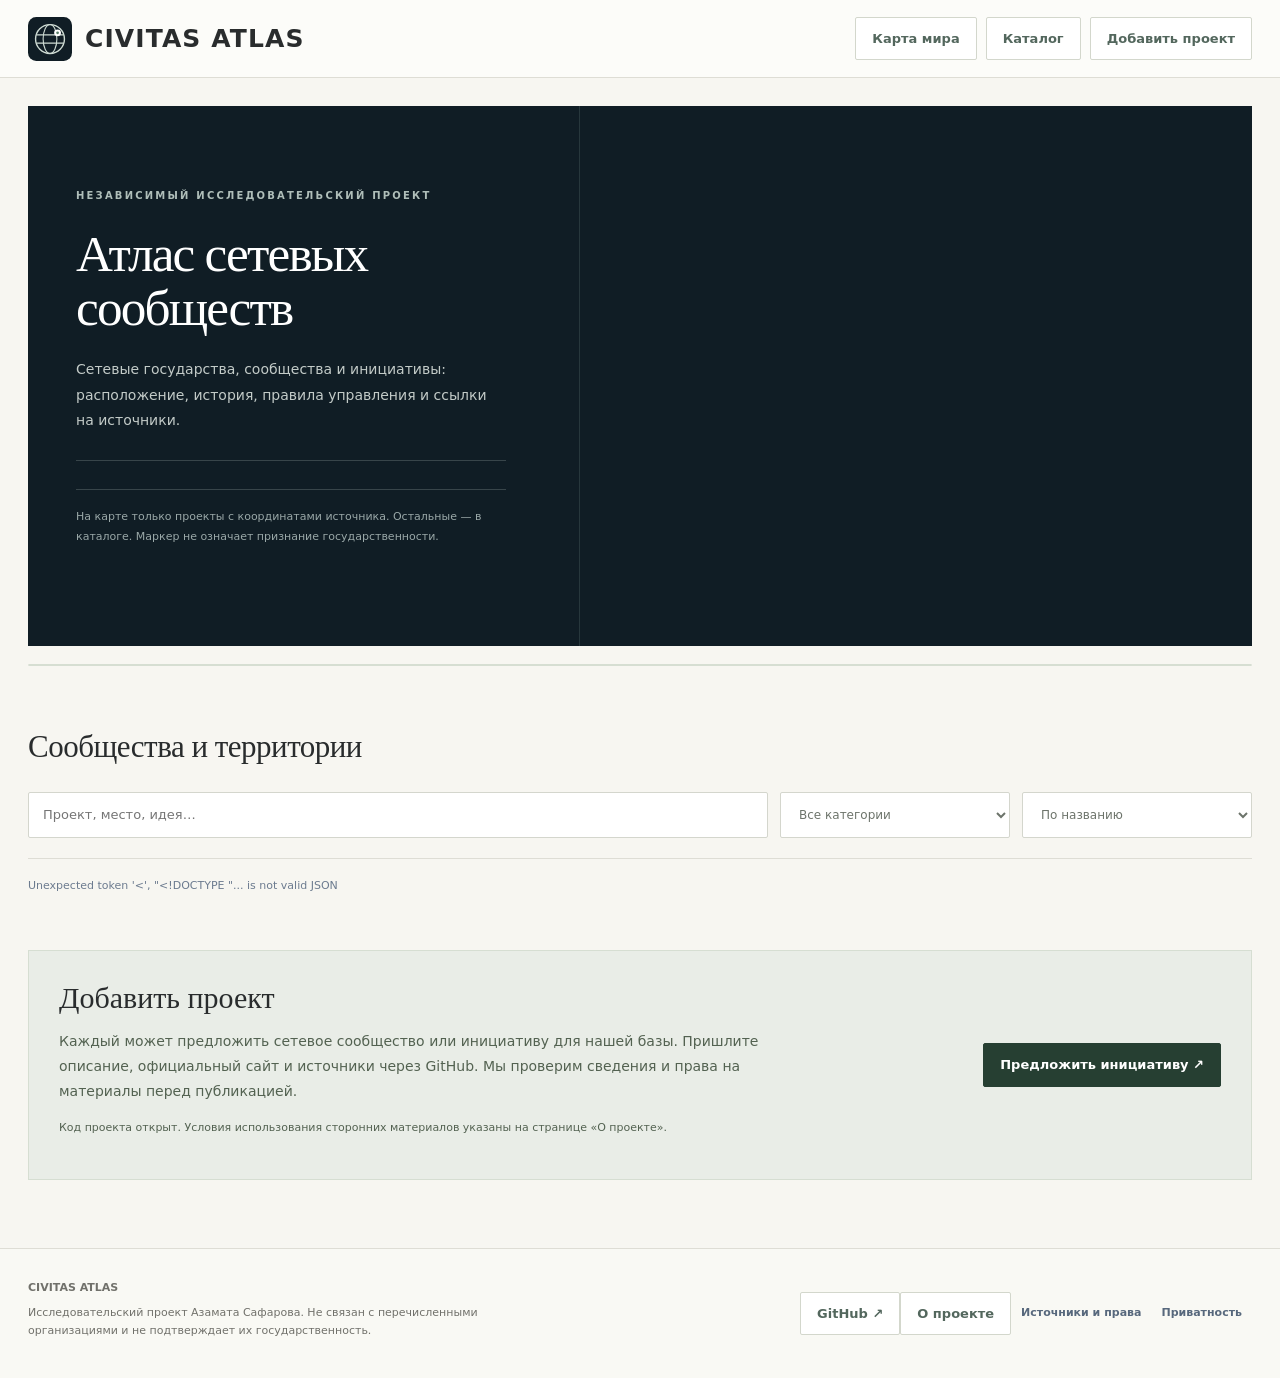
==== commit bb8923fa: "Improve row contrast, simplify copy and add site identity" ====
--- a/index.html
+++ b/index.html
@@ -1,10 +1,10 @@
-<!doctype html><html lang="ru"><meta charset="utf-8"><meta name="viewport" content="width=device-width,initial-scale=1"><title>CIVITAS ATLAS — сетевые сообщества и новые институты</title><meta name="description" content="Исследовательский атлас сетевых сообществ: география, проекты, хронологии и первоисточники."><link rel="stylesheet" href="vendor/leaflet.css"><link rel="stylesheet" href="vendor/markercluster.css"><link rel="stylesheet" href="vendor/markercluster-default.css"><link rel="stylesheet" href="design.css"><link rel="stylesheet" href="editorial.css"><header><div class="brand"><svg viewBox="0 0 40 40" aria-hidden="true"><rect x="1" y="1" width="38" height="38" rx="3" fill="#102942"/><path d="M10 12h20M10 20h20M10 28h20M14 9v22M26 9v22" stroke="#a6c7ed" stroke-width="1.5"/><circle cx="20" cy="20" r="4" fill="#fff"/></svg><div class="brand-text">CIVITAS ATLAS<small>INSTITUTIONS · COMMUNITIES · TERRITORY</small></div></div><div><a class="button" href="/map.html">Карта мира</a> <button id="home">Каталог</button><a class="button" href="https://github.com/AzamatSafarov/civitas-atlas/issues/new?template=project.yml" target="_blank" rel="noopener">Добавить проект</a></div></header><main><section id="landing"><div class="hero"><div><div class="eyebrow">Независимый исследовательский проект / 01</div><h1>Новые общества.<br>Общая планета.</h1><p>Где находятся сетевые сообщества, как они устроены и что заявляют о себе. География, история и источники — без подмены проекта признанным государством.</p><div class="muted" id="totals"></div><p class="muted">На карте только проекты с координатами источника. Остальные — в каталоге. Маркер не означает признание государственности.</p></div><div id="worldmap" aria-label="Географическая карта" style="height:520px"></div></div><div id="coverage" class="coverage"></div><section id="featured" class="featured"></section><div class="section-head"><div><div class="eyebrow">Исследовательский индекс</div><h2>Сообщества и территории</h2></div><p>От цифровых объединений до экспериментальных городов</p></div><div class="tools"><input id="query" aria-label="Поиск" placeholder="Проект, место, идея…"><select id="category" aria-label="Категория"><option value="">Все категории</option></select><select id="sort" aria-label="Сортировка"><option value="name">По названию</option><option value="year">По году основания</option></select></div><div class="muted" id="count"></div><div id="entries"></div></section><section id="profile"><button id="back">← Все сообщества</button><div id="profilebody" style="margin-top:22px"></div></section></main><footer class="footer"><div><strong>CIVITAS ATLAS</strong><p>Исследовательский проект Азамата Сафарова. Не связан с перечисленными организациями и не подтверждает их государственность.</p></div><div class="footer-links"><a class="button" href="https://github.com/AzamatSafarov/civitas-atlas" target="_blank" rel="noopener">GitHub ↗</a><a class="button" href="about.html">О проекте</a><button id="rights">Источники и права</button><button id="privacy">Приватность</button></div></footer><dialog id="legal"><button id="closelegal">Закрыть ×</button><div id="legaltext"></div></dialog><script src="vendor/leaflet.js"></script><script src="vendor/markercluster.js"></script><script>
+<!doctype html><html lang="ru"><meta charset="utf-8"><meta name="viewport" content="width=device-width,initial-scale=1"><title>CIVITAS ATLAS — сетевые сообщества и новые институты</title><link rel="icon" type="image/svg+xml" href="/brand.svg"><meta name="description" content="Исследовательский атлас сетевых сообществ: география, проекты, хронологии и первоисточники."><link rel="stylesheet" href="vendor/leaflet.css"><link rel="stylesheet" href="vendor/markercluster.css"><link rel="stylesheet" href="vendor/markercluster-default.css"><link rel="stylesheet" href="design.css"><link rel="stylesheet" href="editorial.css"><header><div class="brand"><img class="brand-symbol" src="brand.svg" alt="Логотип CIVITAS ATLAS"><div class="brand-text">CIVITAS ATLAS</div></div><div><a class="button" href="/map.html">Карта мира</a> <button id="home">Каталог</button><a class="button" href="https://github.com/AzamatSafarov/civitas-atlas/issues/new?template=project.yml" target="_blank" rel="noopener">Добавить проект</a></div></header><main><section id="landing"><div class="hero"><div><div class="eyebrow">Независимый исследовательский проект</div><h1>Атлас сетевых<br>сообществ</h1><p>Сетевые государства, сообщества и инициативы: расположение, история, правила управления и ссылки на источники.</p><div class="muted" id="totals"></div><p class="muted">На карте только проекты с координатами источника. Остальные — в каталоге. Маркер не означает признание государственности.</p></div><div id="worldmap" aria-label="Географическая карта" style="height:520px"></div></div><div id="coverage" class="coverage"></div><section id="featured" class="featured"></section><div class="section-head"><div><h2>Сообщества и территории</h2></div></div><div class="tools"><input id="query" aria-label="Поиск" placeholder="Проект, место, идея…"><select id="category" aria-label="Категория"><option value="">Все категории</option></select><select id="sort" aria-label="Сортировка"><option value="name">По названию</option><option value="year">По году основания</option></select></div><div class="muted" id="count"></div><div id="entries"></div></section><section id="profile"><button id="back">← Все сообщества</button><div id="profilebody" style="margin-top:22px"></div></section><section class="contribute"><div><h2>Добавить проект</h2><p>Каждый может предложить сетевое сообщество или инициативу для нашей базы. Пришлите описание, официальный сайт и источники через GitHub. Мы проверим сведения и права на материалы перед публикацией.</p><p class="muted">Код проекта открыт. Условия использования сторонних материалов указаны на странице «О проекте».</p></div><a class="button" href="https://github.com/AzamatSafarov/civitas-atlas/issues/new?template=project.yml" target="_blank" rel="noopener">Предложить инициативу ↗</a></section></main><footer class="footer"><div><strong>CIVITAS ATLAS</strong><p>Исследовательский проект Азамата Сафарова. Не связан с перечисленными организациями и не подтверждает их государственность.</p></div><div class="footer-links"><a class="button" href="https://github.com/AzamatSafarov/civitas-atlas" target="_blank" rel="noopener">GitHub ↗</a><a class="button" href="about.html">О проекте</a><button id="rights">Источники и права</button><button id="privacy">Приватность</button></div></footer><dialog id="legal"><button id="closelegal">Закрыть ×</button><div id="legaltext"></div></dialog><script src="vendor/leaflet.js"></script><script src="vendor/markercluster.js"></script><script>
 const $=x=>document.getElementById(x),node=(t,s,c)=>{let e=document.createElement(t);e.textContent=s;if(c)e.className=c;return e};let data=[];const world={invalidateSize(){}};
 function safeLink(label,url){let a=node('a',label,'resource');try{let u=new URL(url);if(!['https:','http:'].includes(u.protocol))return node('span','Ссылка требует проверки');a.href=u.href;a.target='_blank';a.rel='noopener noreferrer';}catch{return node('span','Ссылка требует проверки')}return a}
 function image(i){let x=document.createElement('img');x.src=i.url;x.alt=i.caption;x.loading='lazy';x.onerror=()=>x.replaceWith(node('p','Изображение недоступно','muted'));return x}
 function globe(){window.earthData=data;window.openEarthProject=open;if(window.earthAdd)window.earthAdd(data)}
-function render(){let q=$('query').value.toLowerCase(),t=$('category').value,arr=data.filter(p=>(!t||p.type===t)&&[p.name,p.location,p.description].join(' ').toLowerCase().includes(q));arr.sort((a,b)=>$('sort').value==='year'?(b.founded||0)-(a.founded||0):a.name.localeCompare(b.name));$('entries').replaceChildren();for(let [i,p] of arr.entries()){let row=node('article','','entry');row.tabIndex=0;row.dataset.id=p.id;row.append(node('div',String(i+1).padStart(3,'0'),'entry-number'));let ident=node('div',p.logo?'':'—','identity');if(p.logo)ident.append(image({url:p.logo,caption:p.name+' logo'}));row.append(ident);let content=node('div','','entry-main');content.append(node('h2',p.name),node('div',p.type,'meta'),node('p',p.tagline||p.description));row.append(content);let geo=node('div','','entry-geo');geo.append(node('span','РАСПОЛОЖЕНИЕ','geo-label'),node('div',p.location,'location'),node('span',Number.isFinite(p.lat)?'Есть точка в атласе':'Без точной координаты','geo-note'));row.append(geo,node('span','↗','entry-arrow'));row.onclick=()=>open(p);row.onkeydown=e=>{if(e.key==='Enter')open(p)};$('entries').append(row)}$('count').textContent=arr.length+' проектов · сведения источников, не перечень признанных государств';}
-function featured(){let f=$('featured');f.replaceChildren();let heading=node('div','','section-head');heading.append(node('h2','Три разных подхода к сообществу'),node('p','Выбранные профили · не рейтинг'));f.append(heading);for(let id of ['prospera','network-school','edge-city']){let p=data.find(x=>x.id===id);if(!p||!p.gallery?.length)continue;let row=node('article','','feature');row.tabIndex=0;let picture=node('div','','feature-photo');picture.append(image(p.gallery[0]));let text=node('div','','feature-copy');text.append(node('div',p.type,'eyebrow'),node('h2',p.name),node('div',p.location,'feature-location'),node('p',p.tagline||p.description),node('span','Исследовать профиль ↗','feature-link'));row.append(picture,text);row.onclick=()=>open(p);row.onkeydown=e=>{if(e.key==='Enter')open(p)};f.append(row)}}
+function render(){let q=$('query').value.toLowerCase(),t=$('category').value,arr=data.filter(p=>(!t||p.type===t)&&[p.name,p.location,p.description].join(' ').toLowerCase().includes(q));arr.sort((a,b)=>$('sort').value==='year'?(b.founded||0)-(a.founded||0):a.name.localeCompare(b.name));$('entries').replaceChildren();for(let [i,p] of arr.entries()){let row=node('article','','entry');row.tabIndex=0;row.dataset.id=p.id;row.append(node('div',String(i+1).padStart(3,'0'),'entry-number'));let ident=node('div',p.logo?'':'—','identity');if(p.logo)ident.append(image({url:p.logo,caption:p.name+' logo'}));row.append(ident);let content=node('div','','entry-main');content.append(node('h2',p.name),node('div',p.type,'meta'),node('p',p.tagline||p.description));row.append(content);let geo=node('div','','entry-geo');geo.append(node('span','РАСПОЛОЖЕНИЕ','geo-label'),node('div',p.location,'location'),node('span',Number.isFinite(p.lat)?'Есть точка в атласе':'Без точной координаты','geo-note'));row.append(geo,node('span','↗','entry-arrow'));row.onclick=()=>open(p);row.onkeydown=e=>{if(e.key==='Enter')open(p)};$('entries').append(row)}$('count').textContent=arr.length+' проектов';}
+function featured(){let f=$('featured');f.replaceChildren();let heading=node('div','','section-head');heading.append(node('h2','Проекты'));f.append(heading);for(let id of ['prospera','network-school','edge-city']){let p=data.find(x=>x.id===id);if(!p||!p.gallery?.length)continue;let row=node('article','','feature');row.tabIndex=0;let picture=node('div','','feature-photo');picture.append(image(p.gallery[0]));let text=node('div','','feature-copy');text.append(node('div',p.type,'eyebrow'),node('h2',p.name),node('div',p.location,'feature-location'),node('p',p.tagline||p.description),node('span','Исследовать профиль ↗','feature-link'));row.append(picture,text);row.onclick=()=>open(p);row.onkeydown=e=>{if(e.key==='Enter')open(p)};f.append(row)}}
 function markdown(text,parent){for(let line of text.split('\n')){if(!line.trim())continue;let match=line.match(/^(#{1,3}) (.*)/);let e=node(match?'h'+Math.min(match[1].length+1,4):'p','');let raw=match?match[2]:line;let re=/\[([^\]]+)\]\((https?:\/\/[^\s)]+)\)/g,pos=0,m;while((m=re.exec(raw))){e.append(document.createTextNode(raw.slice(pos,m.index)),safeLink(m[1],m[2]));pos=re.lastIndex}e.append(document.createTextNode(raw.slice(pos)));parent.append(e)}}
 function open(p){$('landing').style.display='none';$('profile').style.display='block';history.replaceState(null,'','#'+p.id);window.scrollTo(0,0);let layout=node('div','','layout'),left=node('div',''),right=node('div','');let head=node('div','','box'),banner=node('div','','banner');if(p.gallery.length)banner.append(image(p.gallery[0]));else {banner.className='no-photo';banner.append(node('span','В источниках нет полученной фотообложки.'))}let hp=node('div','','pad');let mark=node('div',p.logo?'':p.name.slice(0,2).toUpperCase(),'logo');if(p.logo)mark.append(image({url:p.logo,caption:p.name+' logo'}));hp.append(mark,node('h1',p.name),node('div',p.location,'location'),node('p',p.tagline||p.description),safeLink('Официальный сайт ↗',p.website));head.append(banner,hp);left.append(head);let about=node('div','','box pad');about.append(node('h2','О проекте'),node('p',p.description),node('div','Данные, даты и статистика — заявления источников, не независимая проверка.','notice'));if(p.size)about.append(node('h3',p.size),node('p','Размер по первому атласу; обновление '+p.lastUpdated,'muted'));let gallery=node('div','','gallery');for(let i of p.gallery){let f=node('figure','');f.append(image(i),node('figcaption',i.caption));gallery.append(f)}about.append(gallery);left.append(about);if(p.sections){for(let [title,text] of Object.entries(p.sections)){if(title.startsWith('About')||['Timeline',"Who it's for",'Resource links','Other top startup societies','Posts'].includes(title))continue;let section=node('div','','box pad');section.append(node('h2',title),node('div',text.replace(title,''),'summary-text'));left.append(section)}}let raw=node('div','','box pad');raw.append(node('h2','Документы источников'));let disclosure=node('details','','disclosure');disclosure.append(node('summary','Открыть полную исходную запись'),node('div',p.sourceText,'source'));raw.append(disclosure);left.append(raw);let audience=node('div','','box pad'),chips=node('div','','chips');for(let t of (p.sections?.["Who it's for"]?.split('\n').slice(1).filter(Boolean)||p.focus||[]))chips.append(node('span',t,'chip'));audience.append(node('h2','Направления'),chips);let geo=node('div','','box pad');geo.append(node('h2','Расположение'),node('p',p.location,'location'));if(p.dashboardLocation)geo.append(node('p','NS Dashboard: '+p.dashboardLocation,'muted'));if(Number.isFinite(p.lat))geo.append(node('p','Координаты источника: '+p.lat+', '+p.lng,'muted'));else geo.append(node('p','Точные координаты не предоставлены. Проект не нанесён на карту.','notice'));right.append(geo);right.append(audience);let tl=node('div','','box pad');tl.append(node('h2','Timeline'));if(!p.timeline.length)tl.append(node('p','Хронология не предоставлена источниками.','muted'));for(let text of p.timeline)tl.append(node('div',text,'event'));tl.append(node('p','История по источнику. Одно событие основания — не полная история проекта.','muted'));right.append(tl);let links=node('div','','box pad');links.append(node('h2','Ресурсы и контакты'));for(let l of p.links)links.append(safeLink(l.label,l.url));links.append(safeLink('Источник записи',p.source));if(p.sourceRecords?.dashboard)links.append(safeLink('NS Dashboard — исходный профиль',p.sourceRecords.dashboard.url));right.append(links);let provenance=node('div','','box pad');provenance.append(node('h2','Происхождение'),node('p','Собрано '+p.retrievedAt,'muted'),node('p','Фото принадлежат третьим лицам. Сохранены в сборке с исходными URL в реестре; разрешение на публичную перепубликацию не установлено.','notice'));for(let i of p.gallery)provenance.append(safeLink(i.caption+' — источник',i.source));right.append(provenance);layout.append(left,right);$('profilebody').replaceChildren(layout)}function home(){$('landing').style.display='block';$('profile').style.display='none';setTimeout(()=>world.invalidateSize(),50);history.replaceState(null,'',location.pathname)}$('back').onclick=home;$('home').onclick=home;for(let id of ['query','category','sort'])$(id).oninput=render;
 const rights='Авторские права и источники\n\nАвтор собственной структуры и оформления: Азамат Сафаров. Права третьих лиц не присваиваются. Использованы материалы Network State Atlas и NS Dashboard; исходные ссылки сохранены в карточках. Названия и знаки принадлежат соответствующим правообладателям; связи или одобрения с их стороны не заявляется.\n\nПубличная доступность репозитория не заменяет лицензию. Разрешение на распространение исходных текстов, базы, фотографий и публикаций пока не установлено. Эта сборка опубликована для исследования. Разрешения на сторонние материалы не подтверждены; указание источника не заменяет разрешение. Указание источника само по себе не разрешает копирование.\n\nПеред публикацией: получить разрешения или заменить материалы собственными описаниями и лицензированными фото; сохранить обязательные notices библиотек; определить контакт оператора для обращений. Контакт для правовых обращений: akutagavasora777@gmail.com. Юрисдикция и регистрация названия отдельно не проверены. Это не юридическое заключение и не гарантия отсутствия претензий.';const privacy='Приватность исследовательского сайта\n\nНет регистрации, аналитики, отправки форм и cookies, созданных этим приложением. Поисковые запросы обрабатываются локально. Хостинг Vercel обрабатывает сетевые запросы и может хранить технические журналы, включая IP.\n\nФотографии этой версии хранятся локально. Подложка карты загружается с CARTO: поставщик получает сетевой запрос, включая IP и данные браузера. Переходы на внешние сайты подчиняются их правилам.\n\nОператор исследования: Азамат Сафаров. Хостинг: Vercel. Контакт: akutagavasora777@gmail.com. Применимые сроки хранения ещё не установлены; это неполная правовая информация, не юридическое заключение.';function legal(s){$('legaltext').replaceChildren(node('div',s,'source'));$('legal').showModal()}$('rights').onclick=()=>legal(rights);$('privacy').onclick=()=>legal(privacy);$('closelegal').onclick=()=>$('legal').close();fetch('combined-v3.json').then(r=>r.json()).then(d=>{data=d;for(let t of [...new Set(d.map(p=>p.type))].sort())$('category').append(new Option(t,t));$('totals').textContent=data.length+' проектов · '+data.filter(p=>Number.isFinite(p.lat)).length+' точек';let coverage=$('coverage');for(let [n,label] of [[data.length,'проектов в объединённой базе'],[data.filter(p=>Number.isFinite(p.lat)).length,'проектов с координатами источника'],[data.filter(p=>p.logo).length,'профилей с полученными логотипами'],[data.filter(p=>p.timeline?.length).length,'профилей с хронологией']]){let m=node('div','','metric');m.append(node('strong',String(n)),node('span',label));coverage.append(m)}render();featured();globe();let p=data.find(p=>p.id===location.hash.slice(1));if(p)open(p)}).catch(e=>$('count').textContent=e.message);
--- a/editorial.css
+++ b/editorial.css
@@ -1 +1,4 @@
 :root{--ink:#292c2d;--muted:#71716b;--line:#deddd5;--paper:#fcfcf9;--wash:#f7f6f1;--accent:#526b65;--night:#101d25}body{background:var(--wash)}header{background:#fcfcf9;border-color:var(--line)}header .brand svg{display:none}.brand{letter-spacing:1.4px;font-size:18px}.brand small{color:#898980;font-size:9px}.hero{background:var(--night);border:0}.hero>div:first-child{padding:52px 48px}.hero h1{font-family:Georgia,'Times New Roman',serif;font-size:clamp(39px,4vw,59px);font-weight:400;line-height:1.06;letter-spacing:-1.8px}.hero .eyebrow{color:#afbeb9}.hero p{color:#c3cbc8}.hero #totals{color:#c4d0c8;border-color:#38454a}.hero .muted{color:#9aa8a8}#worldmap{background:#101d25!important;border-color:#27373c}#worldmap button{border-color:#5f7074;background:#192930;color:#c7d2cd}.coverage{background:transparent;border:0;border-bottom:1px solid var(--line);margin-top:0}.metric{padding:23px 20px;border-right:1px solid var(--line)}.metric strong{font-family:Georgia,serif;font-size:29px}.metric span{font-size:10px;color:#85867e}.section-head h2{font-family:Georgia,serif;font-weight:400;font-size:31px;letter-spacing:-.5px}.featured{margin:45px 0 55px}.featured>.section-head{margin:0 0 23px}.feature{display:grid;grid-template-columns:1.2fr 1fr;min-height:265px;max-height:340px;margin-bottom:19px;background:#fff;border:1px solid var(--line);cursor:pointer;overflow:hidden}.feature:nth-child(odd){grid-template-columns:1fr 1.2fr}.feature:nth-child(odd) .feature-photo{order:2}.feature-photo{min-width:0;overflow:hidden}.feature-photo img{width:100%;height:100%;max-height:340px;object-fit:cover;transition:transform .3s}.feature:hover .feature-photo img{transform:scale(1.025)}.feature-copy{padding:35px 40px;min-width:0;display:flex;flex-direction:column;align-items:flex-start;justify-content:center}.feature-copy h2{font-family:Georgia,serif;font-size:35px;font-weight:400;margin:10px 0 8px;letter-spacing:-.6px}.feature-copy p{font-size:13px;color:#72746b;line-height:1.8;margin:12px 0;display:-webkit-box;-webkit-line-clamp:3;-webkit-box-orient:vertical;overflow:hidden}.feature-location{font-size:12px;color:#61756a;font-weight:600}.feature-link{font-size:11px;margin-top:12px;border-bottom:1px solid #9ba99f;padding-bottom:4px;color:#556c63}.tools{border-bottom:1px solid var(--line);padding:20px 0;margin-bottom:18px}.tools input,.tools select{background:#fff;border-color:#d4d6cd;border-radius:2px}.tools input{font-size:13px}.tools select{color:#6d746b}.section-head .eyebrow{margin-bottom:9px;color:#8b8d80}#entries{display:block;border-top:1px solid var(--line)}.entry{display:grid;grid-template-columns:38px 52px minmax(0,1fr) 230px 18px;gap:20px;align-items:center;min-height:132px;padding:26px 20px;border:0;border-bottom:1px solid var(--line);background:transparent;margin:0;border-radius:0}.entry:hover{background:#eeeee6;border-color:var(--line);box-shadow:none}.entry-number{font-size:10px;font-family:monospace;color:#a0a397}.entry .identity{width:48px;height:48px;border-radius:50%;background:transparent;border:1px solid #dedfd4;color:#afb3a7;font-weight:400;overflow:hidden}.entry .identity img{border-radius:50%;background:white}.entry h2{font-family:Georgia,serif;font-size:25px;font-weight:400;letter-spacing:-.5px;margin:0 0 6px}.entry .meta{font-size:9px;color:#8c9184;text-transform:uppercase;letter-spacing:.75px}.entry p{font-size:12px;color:#777e73;line-height:1.7;max-width:580px;margin:8px 0 0;-webkit-line-clamp:2}.entry-main{min-width:0}.entry-geo{padding-left:20px;border-left:1px solid #e1e3d9}.geo-label{display:block;font-size:8px;letter-spacing:1.4px;color:#9ba090;margin-bottom:6px}.entry .location{font-size:12px;color:#5a7164;font-weight:500}.geo-note{font-size:9px;color:#a0a496;display:block;margin-top:5px}.entry-arrow{font-size:19px;color:#8d9d8f}.box{border-radius:0;border-color:var(--line);background:#fdfdfb}.pad h1,.pad h2{font-family:Georgia,serif;font-weight:400}.pad h1{font-size:40px}.pad h2{font-size:24px}.pad p{color:#6b7068}.pad .location{color:#5d7367}.logo{border-radius:50%;overflow:hidden;background:white;box-shadow:0 1px 8px #273b3115}.logo img{border-radius:50%}.chip{color:#617367;background:#ecefe8}.event{border-color:#cdd4c9;color:#667669}.event:before{background:#708b77}.gallery img{border-radius:0}.notice{background:#f1efe6;color:#88816b;border-color:#c5be9e}.footer{background:#f9f9f4;border-color:var(--line)}button,.button{border-color:#d3d7cc;border-radius:2px;color:#53675d}button:hover,.button:hover{background:#e9eee5;border-color:#a2af9c}a{color:#536f60}@media(max-width:980px){.entry{grid-template-columns:25px 42px minmax(0,1fr) 190px 15px;gap:14px}.feature-copy{padding:28px}.feature-copy h2{font-size:29px}}@media(max-width:700px){.hero>div:first-child{padding:35px 25px}.hero h1{font-size:42px}.featured{margin:32px 0 38px}.feature,.feature:nth-child(odd){grid-template-columns:1fr;max-height:none}.feature .feature-photo,.feature:nth-child(odd) .feature-photo{order:0;height:200px}.feature-copy{padding:25px}.feature-copy h2{font-size:30px}.entry{grid-template-columns:43px minmax(0,1fr) 18px;gap:14px;padding:24px 10px}.entry-number{display:none}.entry .identity{grid-column:1;grid-row:1;width:40px;height:40px}.entry-main{grid-column:2;grid-row:1}.entry-geo{grid-column:2;grid-row:2;padding:0;border:0}.geo-label{display:none}.entry-arrow{grid-column:3;grid-row:1}.entry h2{font-size:23px}.entry p{font-size:11px}.entry .location{font-size:11px}.section-head h2{font-size:28px}.metric{padding:17px 12px}.metric strong{font-size:27px}.pad h1{font-size:32px}}@media(prefers-reduced-motion:reduce){.feature-photo img{transition:none}}
+
+/* Readability and brand refinement */
+header .brand{font-size:25px;letter-spacing:1.1px}.brand-symbol{width:44px;height:44px;flex-shrink:0}.brand-text{line-height:1.2}.entry{background:#fff;margin-bottom:10px;border:1px solid #dddfd9;border-radius:3px}.entry:hover{background:#f2f5f1;border-color:#adb9ad}.entry p{color:#606b62}.entry .meta{color:#737e73}.entry-number{color:#737d71}.geo-label,.geo-note{color:#727e70}#entries{border-top:0}.coverage{background:#e9ede7;border:1px solid #d6ded2;margin-top:18px;border-radius:3px}.metric{border-color:#cbd5c7}.metric span{color:#53634f;font-size:11px}.metric strong{color:#2d4137}.hero h1{font-size:clamp(38px,4vw,57px)}.contribute{margin-top:40px;background:#e9ede7;border:1px solid #d6ded2;padding:30px;display:flex;align-items:center;justify-content:space-between;gap:30px}.contribute h2{font:30px Georgia,serif;margin:0 0 12px}.contribute p{max-width:730px;font-size:14px;color:#536251;line-height:1.8}.contribute .button{flex-shrink:0;background:#263f32;color:white;border-color:#263f32}.contribute .muted{font-size:11px}@media(max-width:700px){header .brand{font-size:22px}.brand-symbol{width:38px;height:38px}.contribute{display:block;padding:24px}.contribute .button{margin-top:12px}.entry{margin-bottom:10px}.hero h1{font-size:40px}}
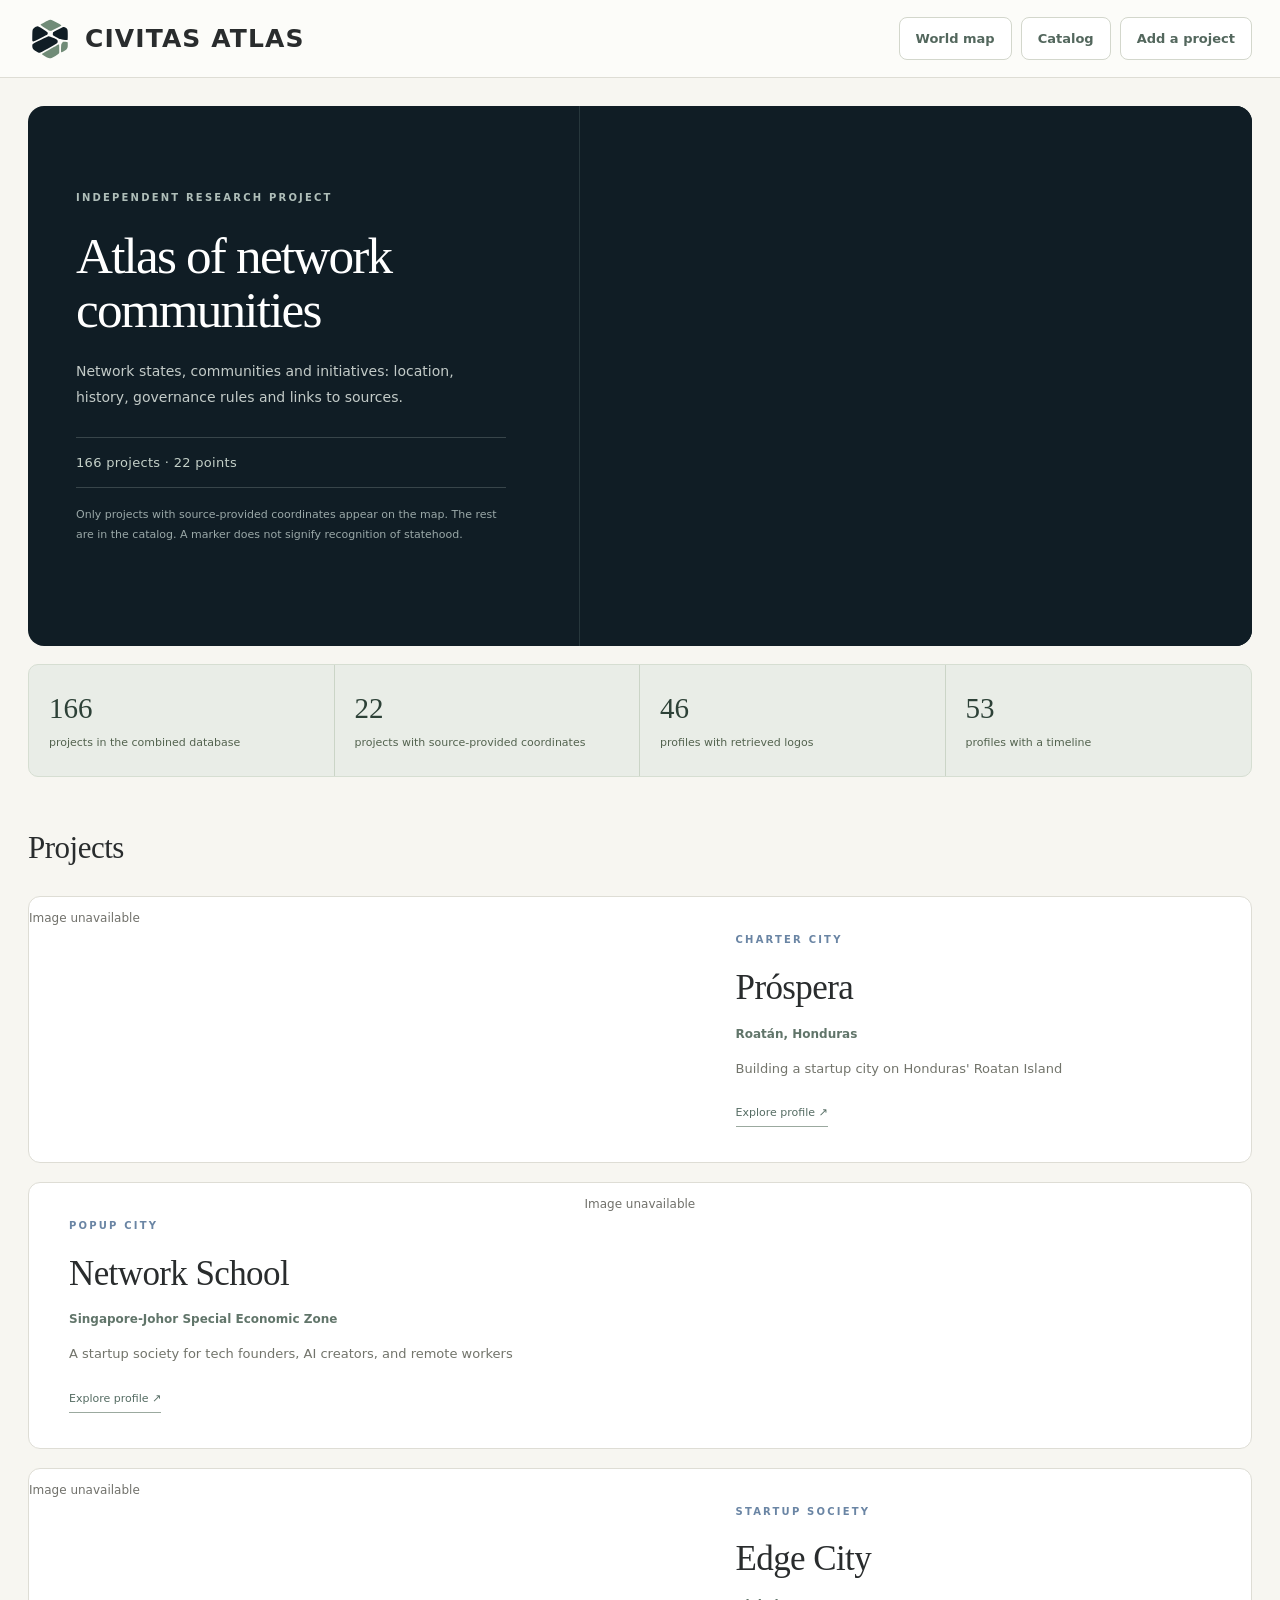
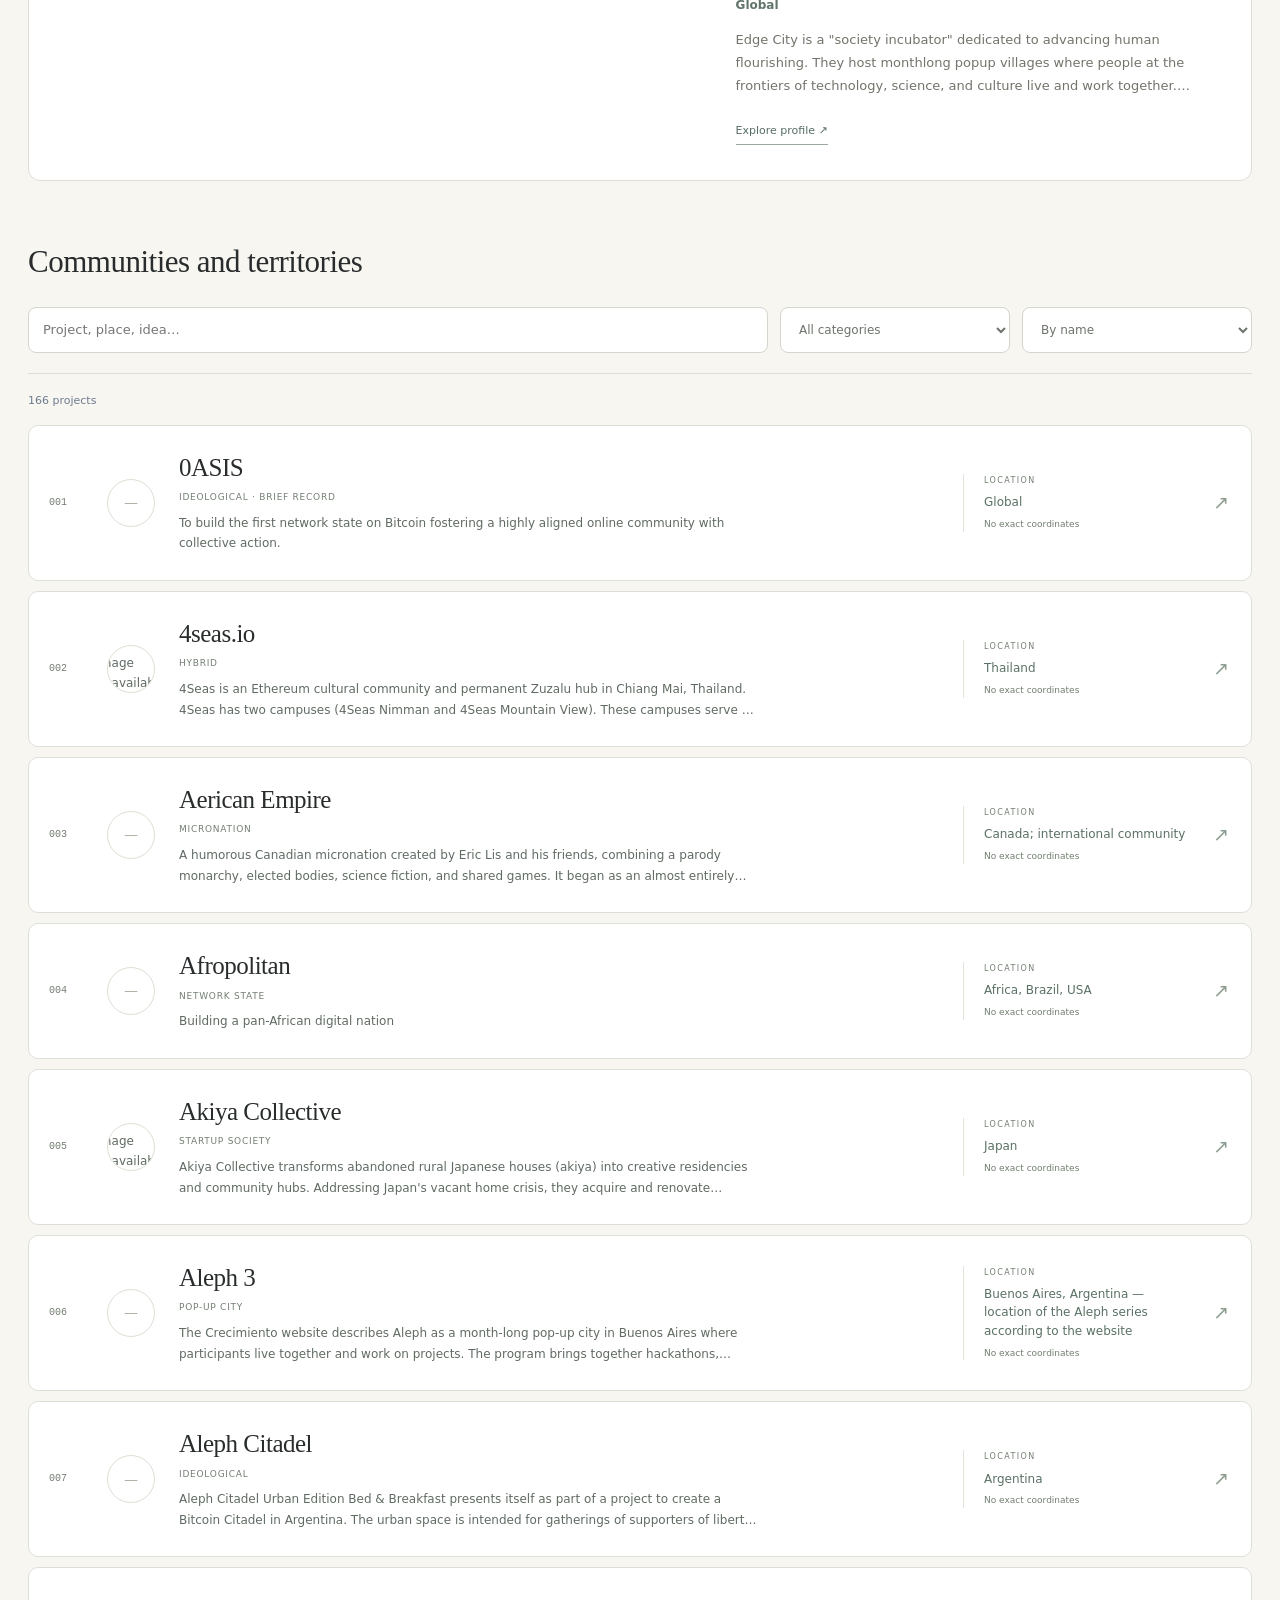
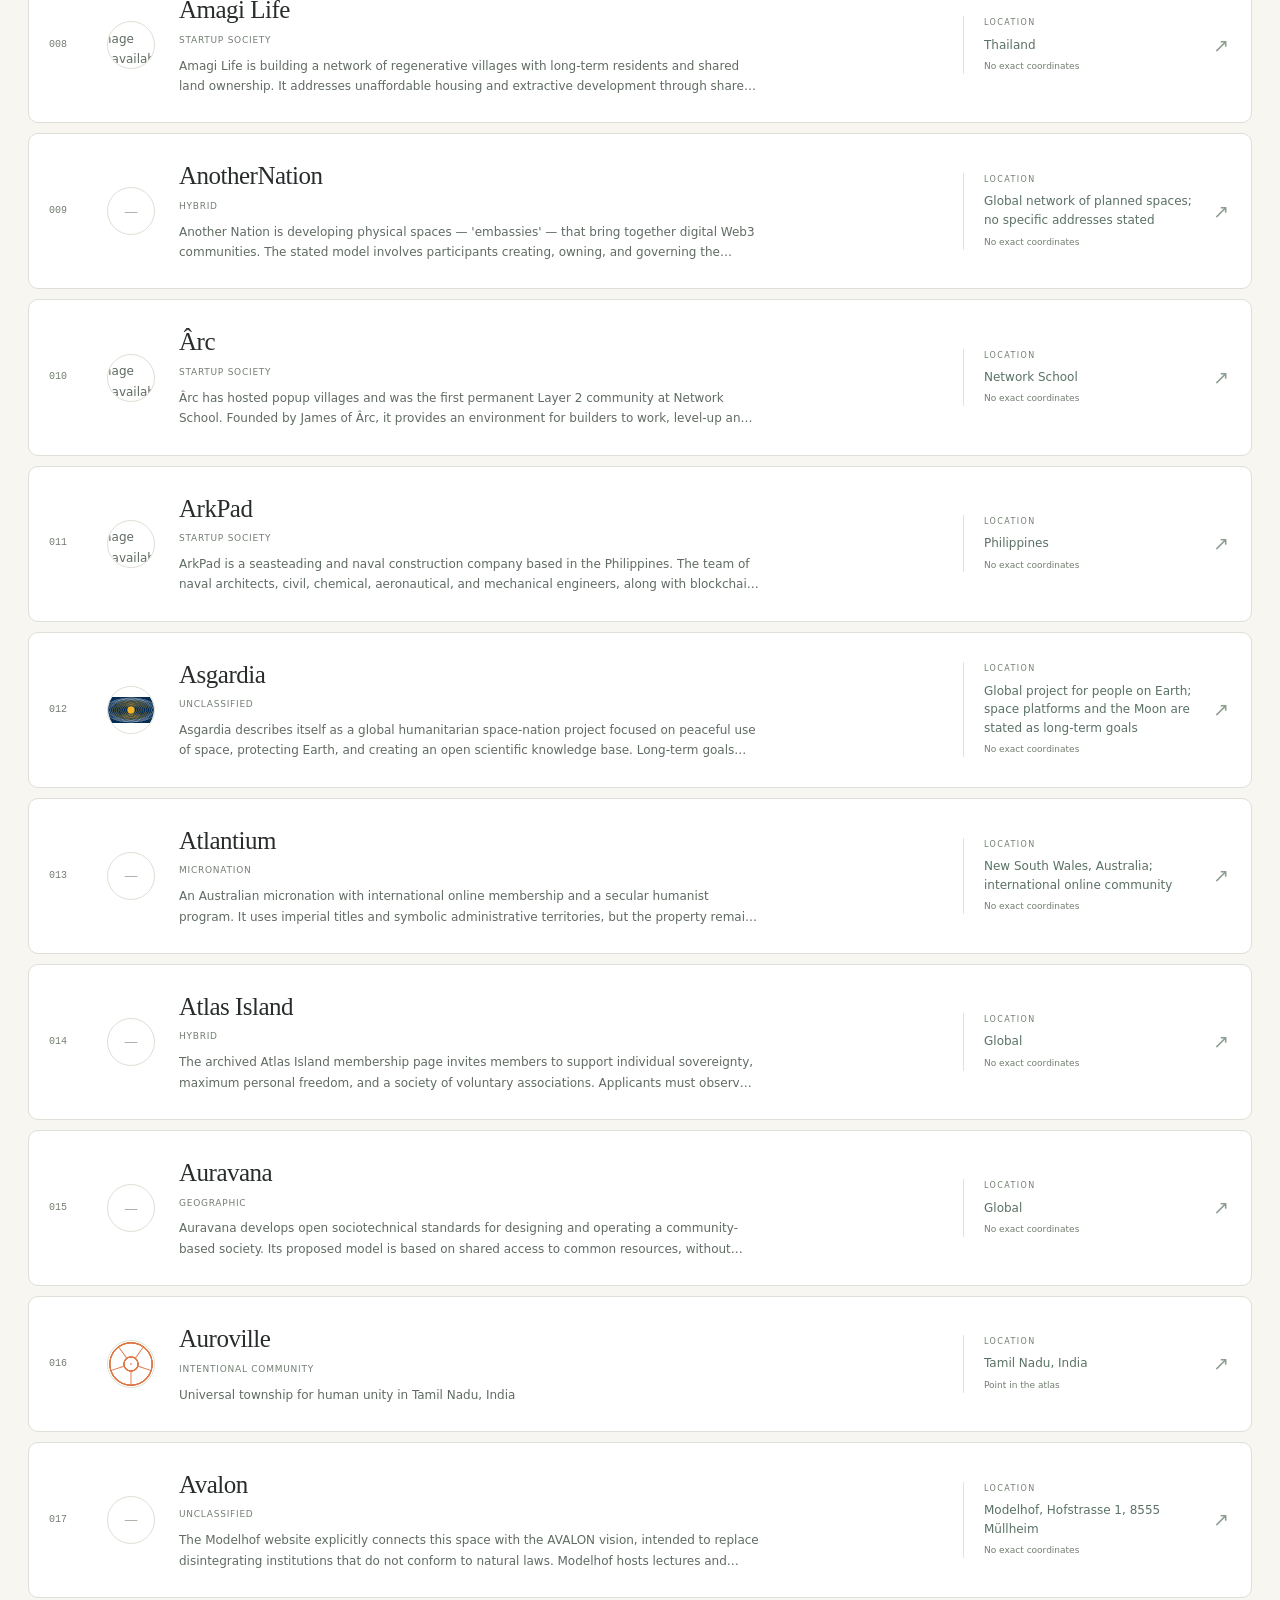
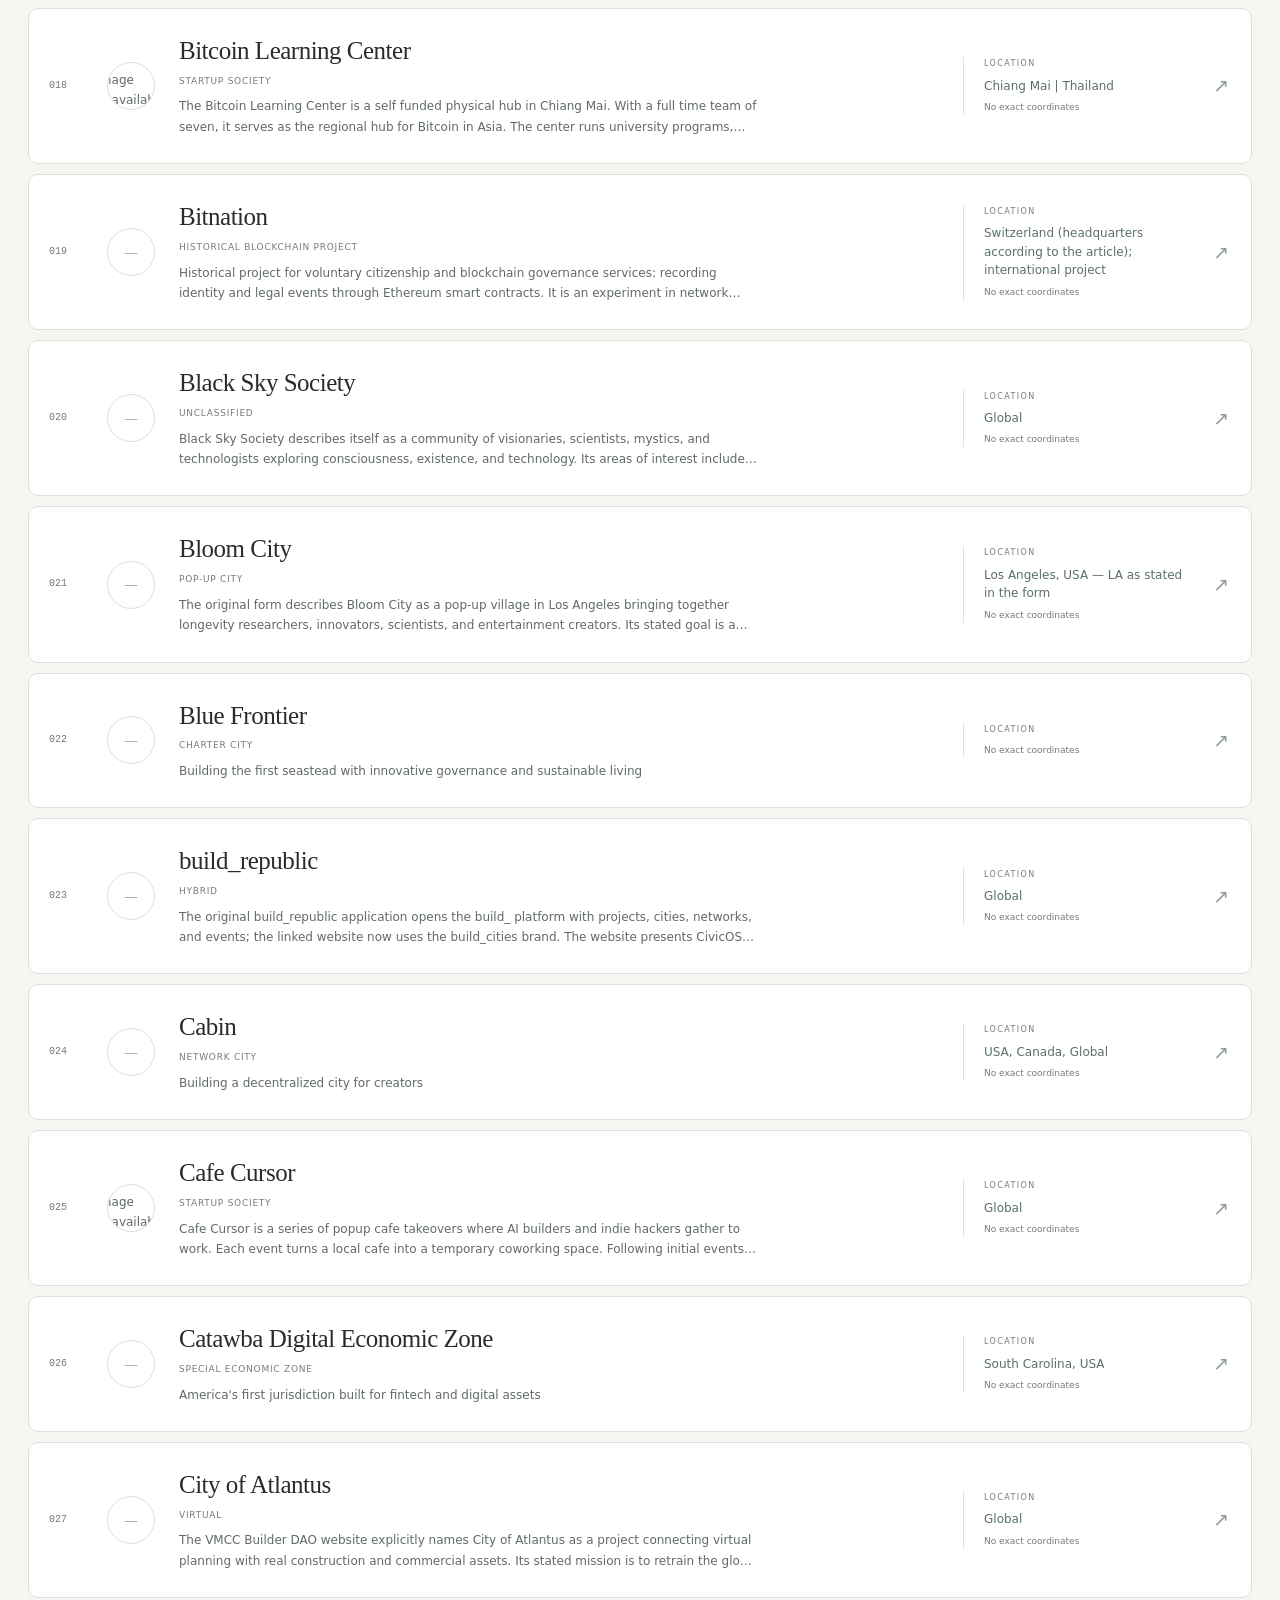
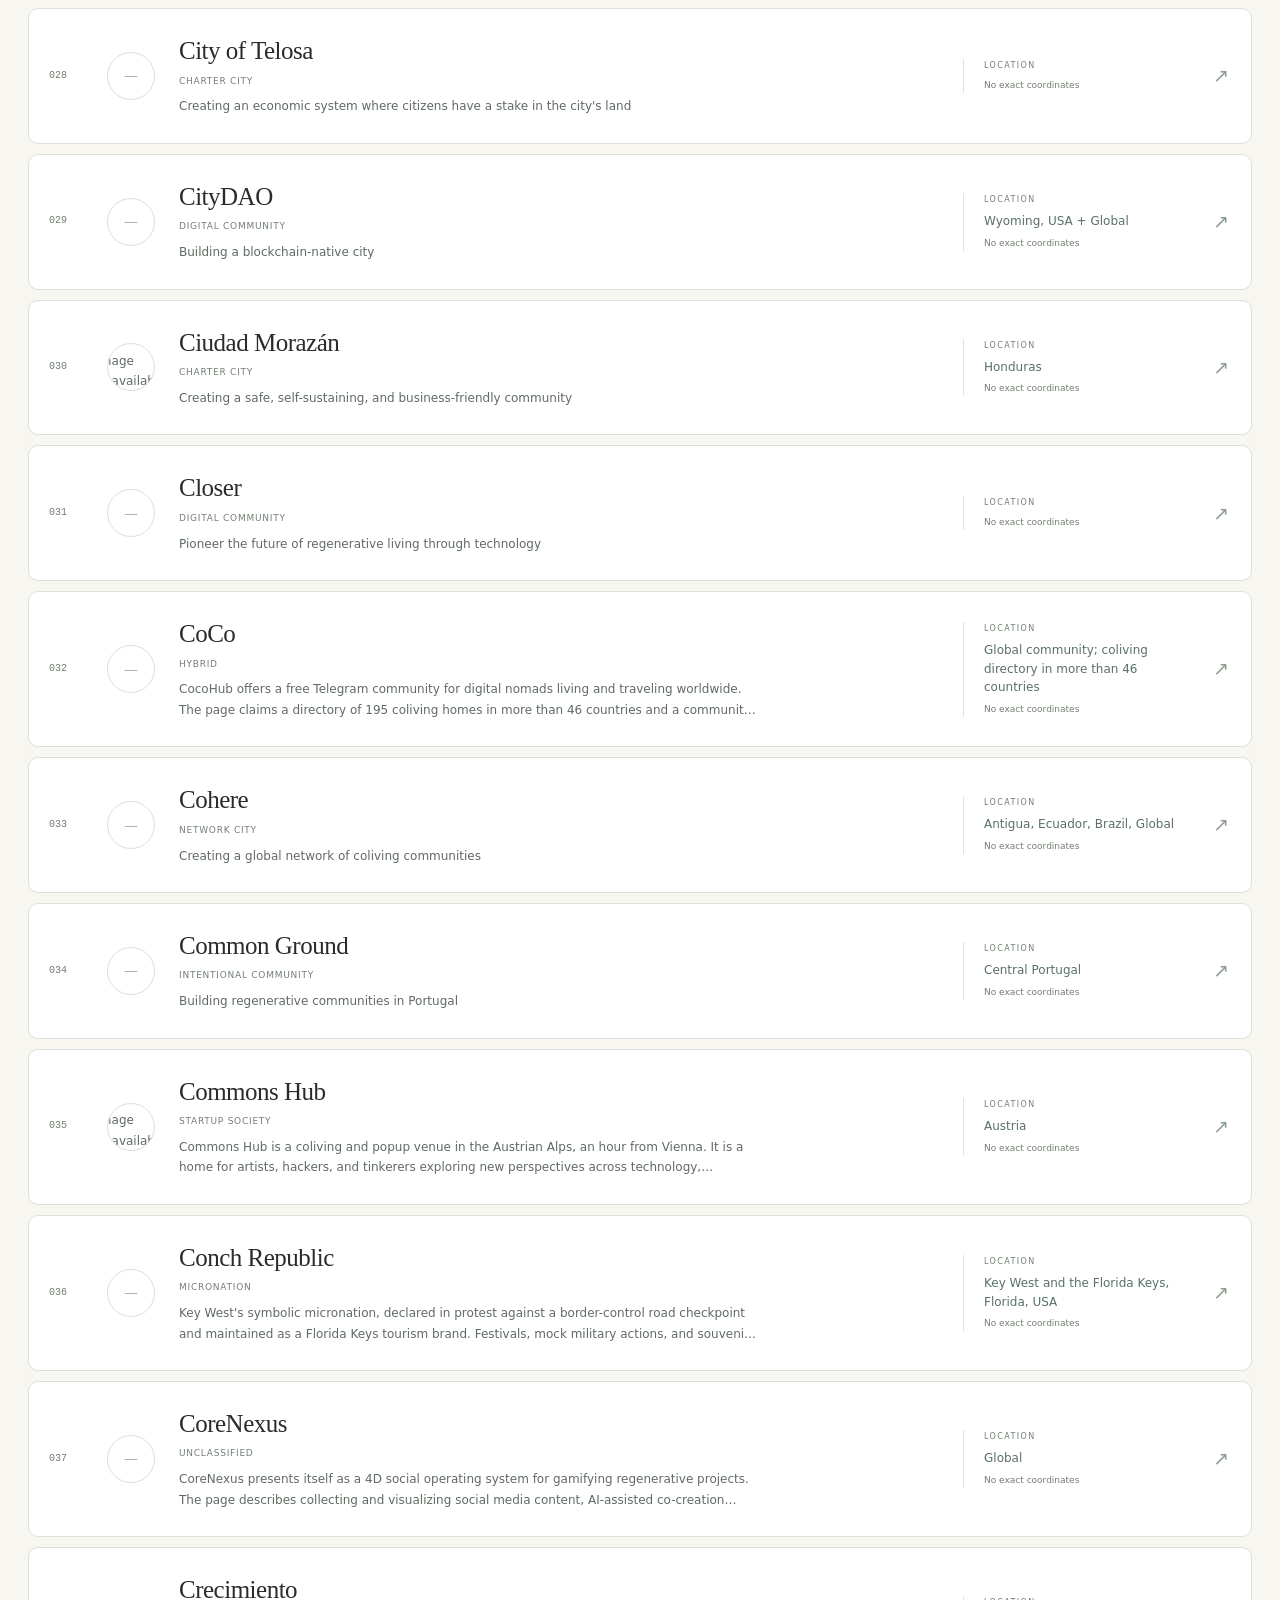
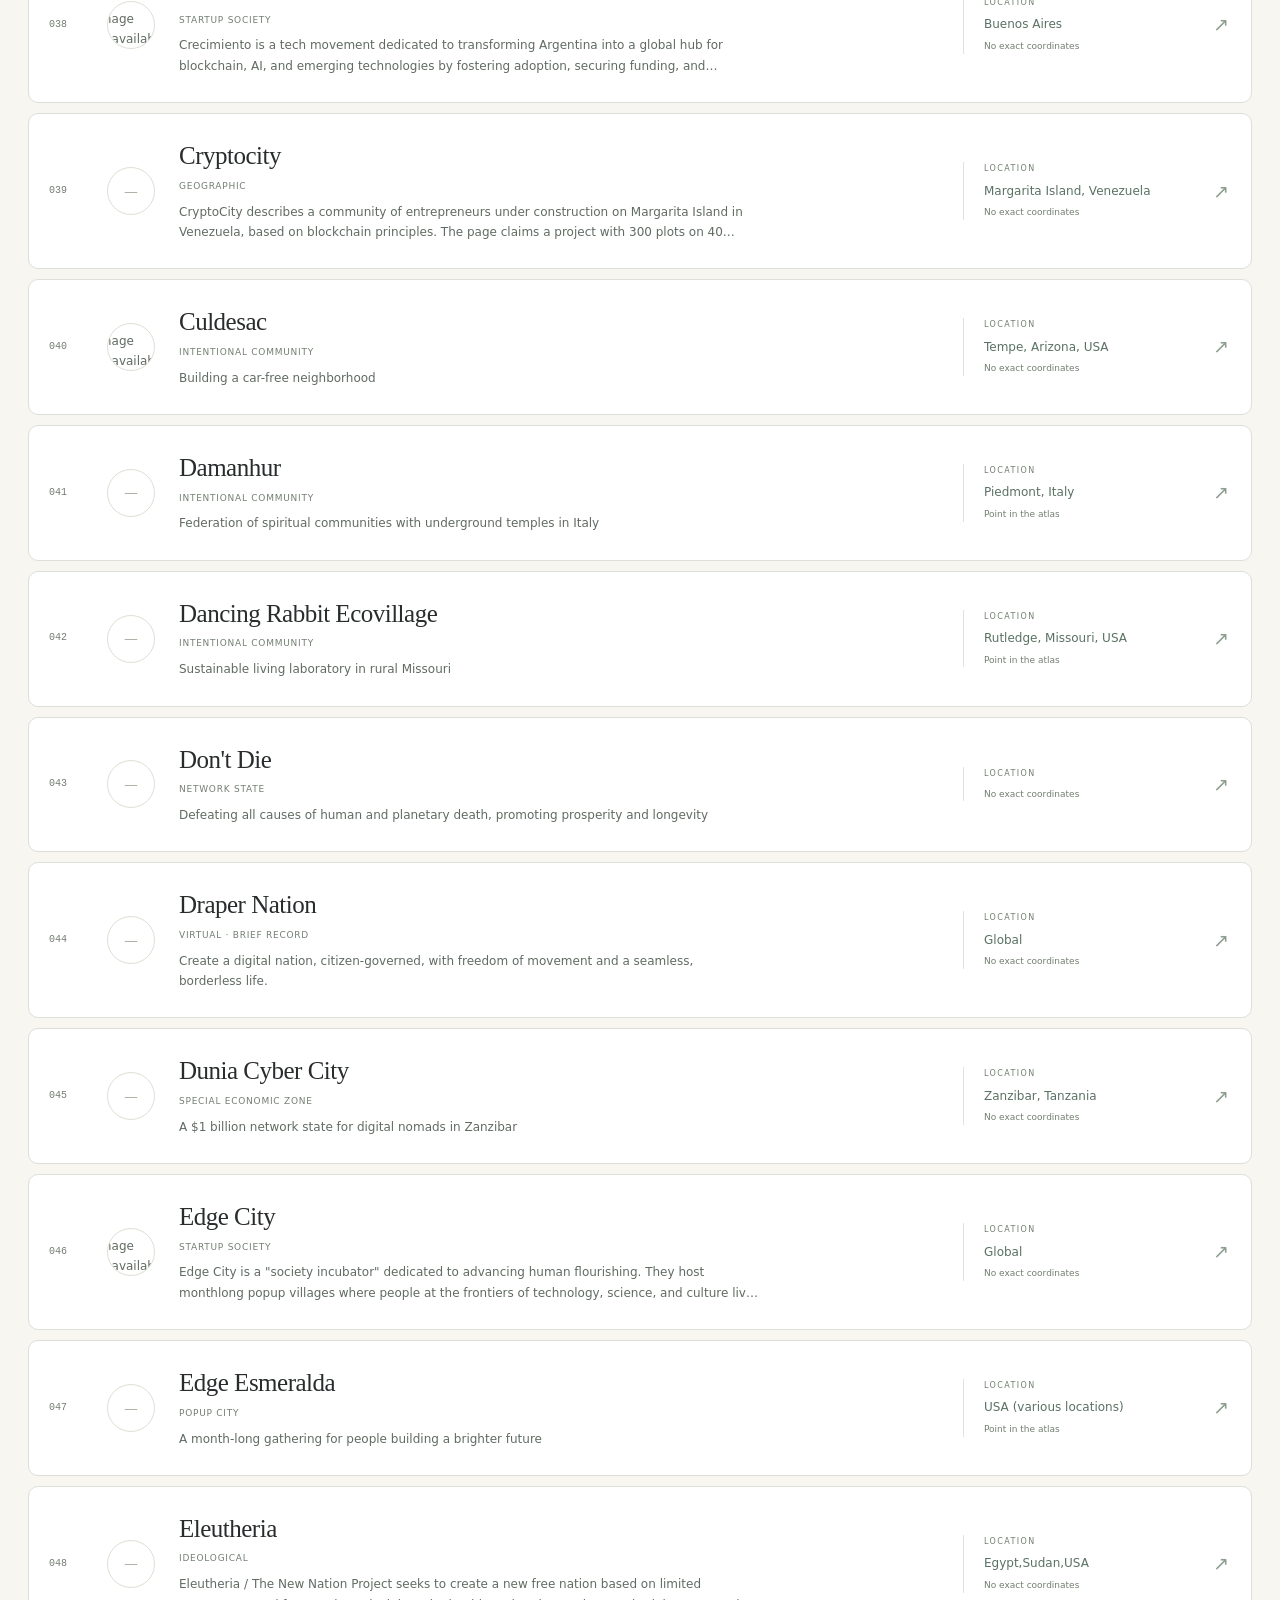
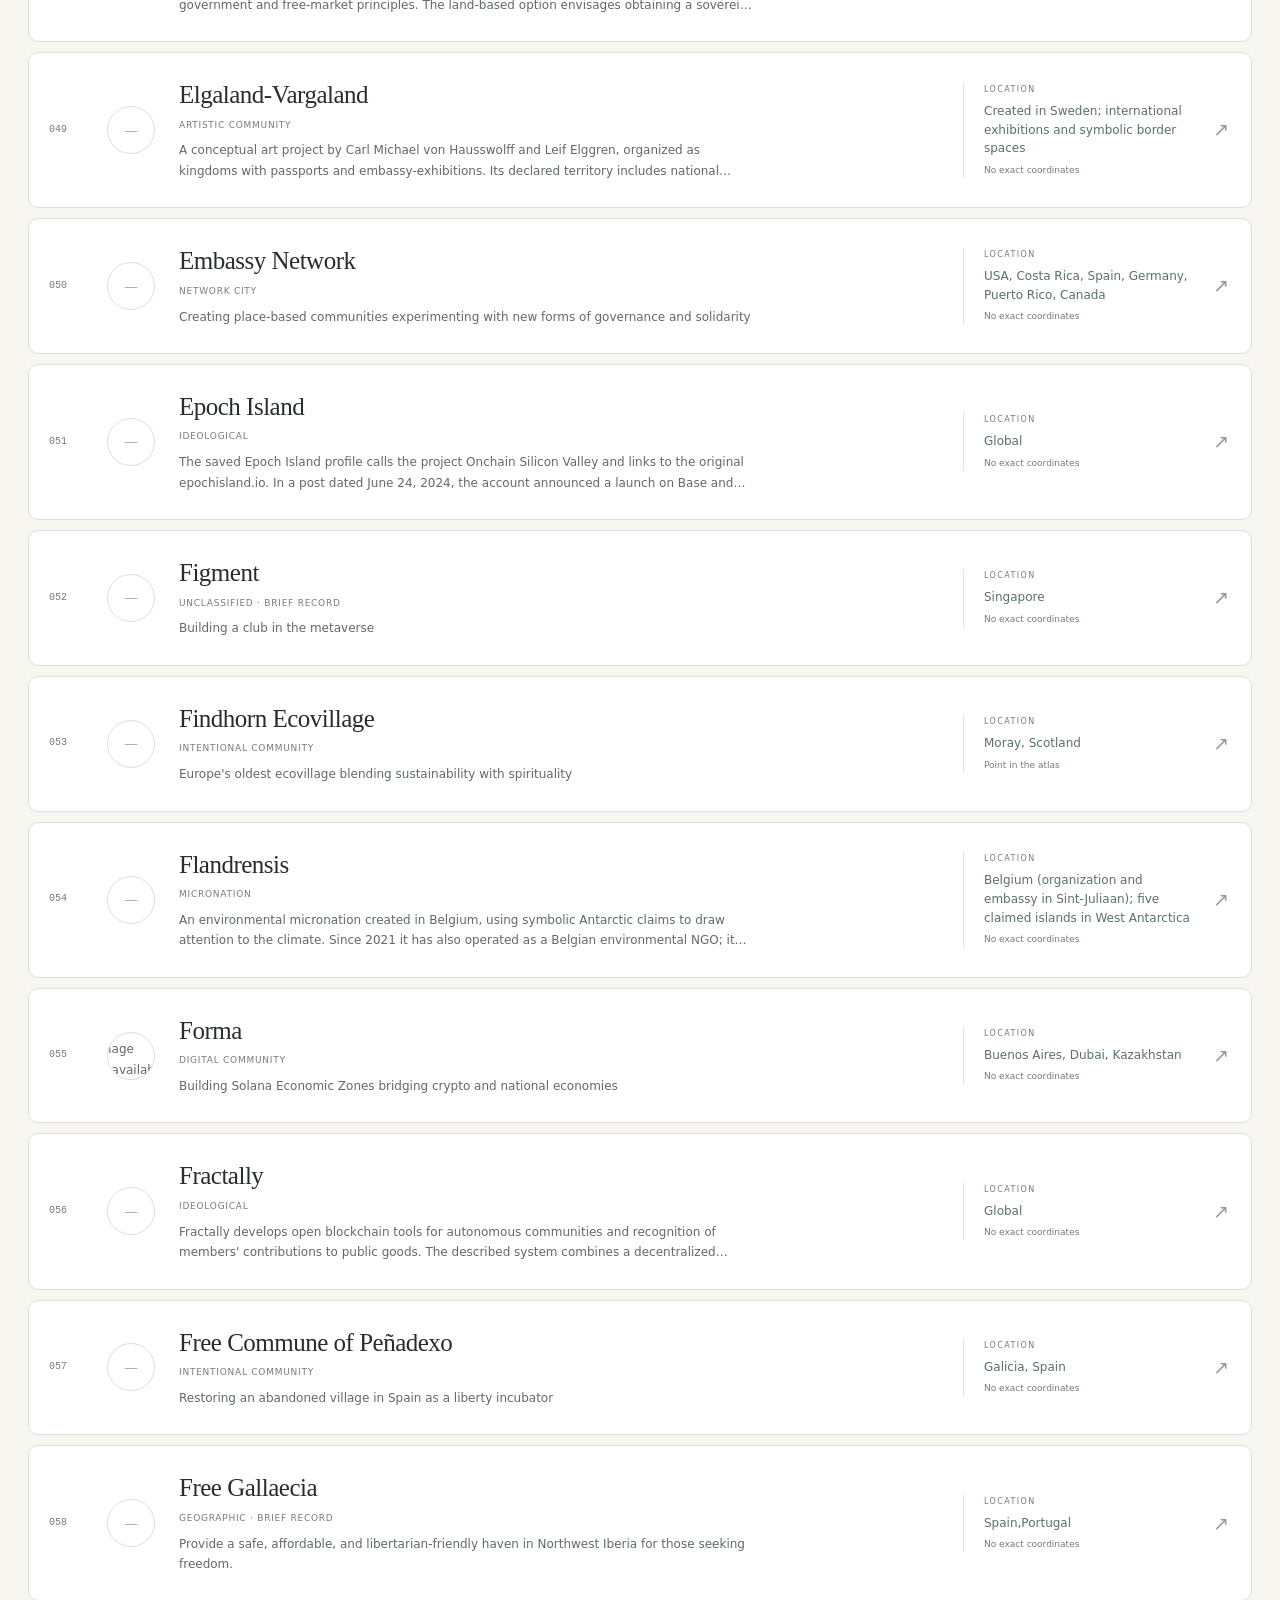
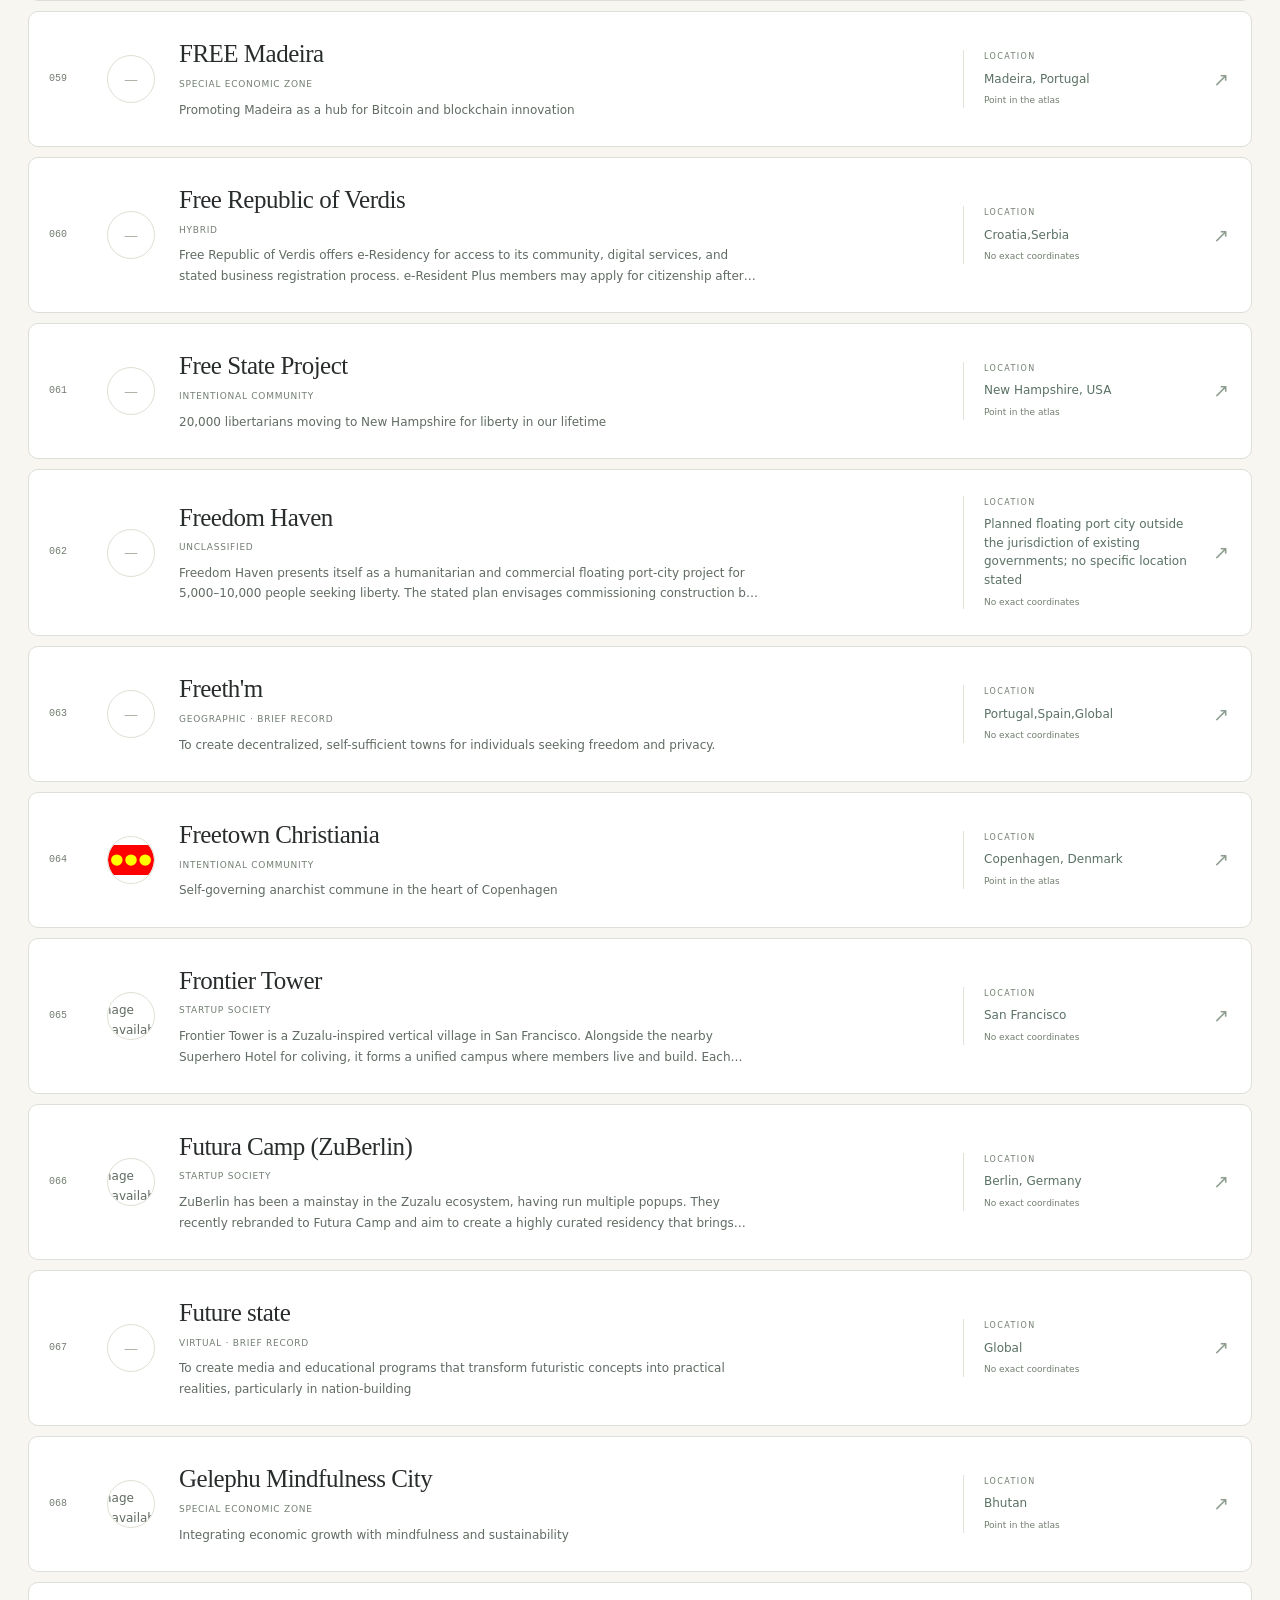
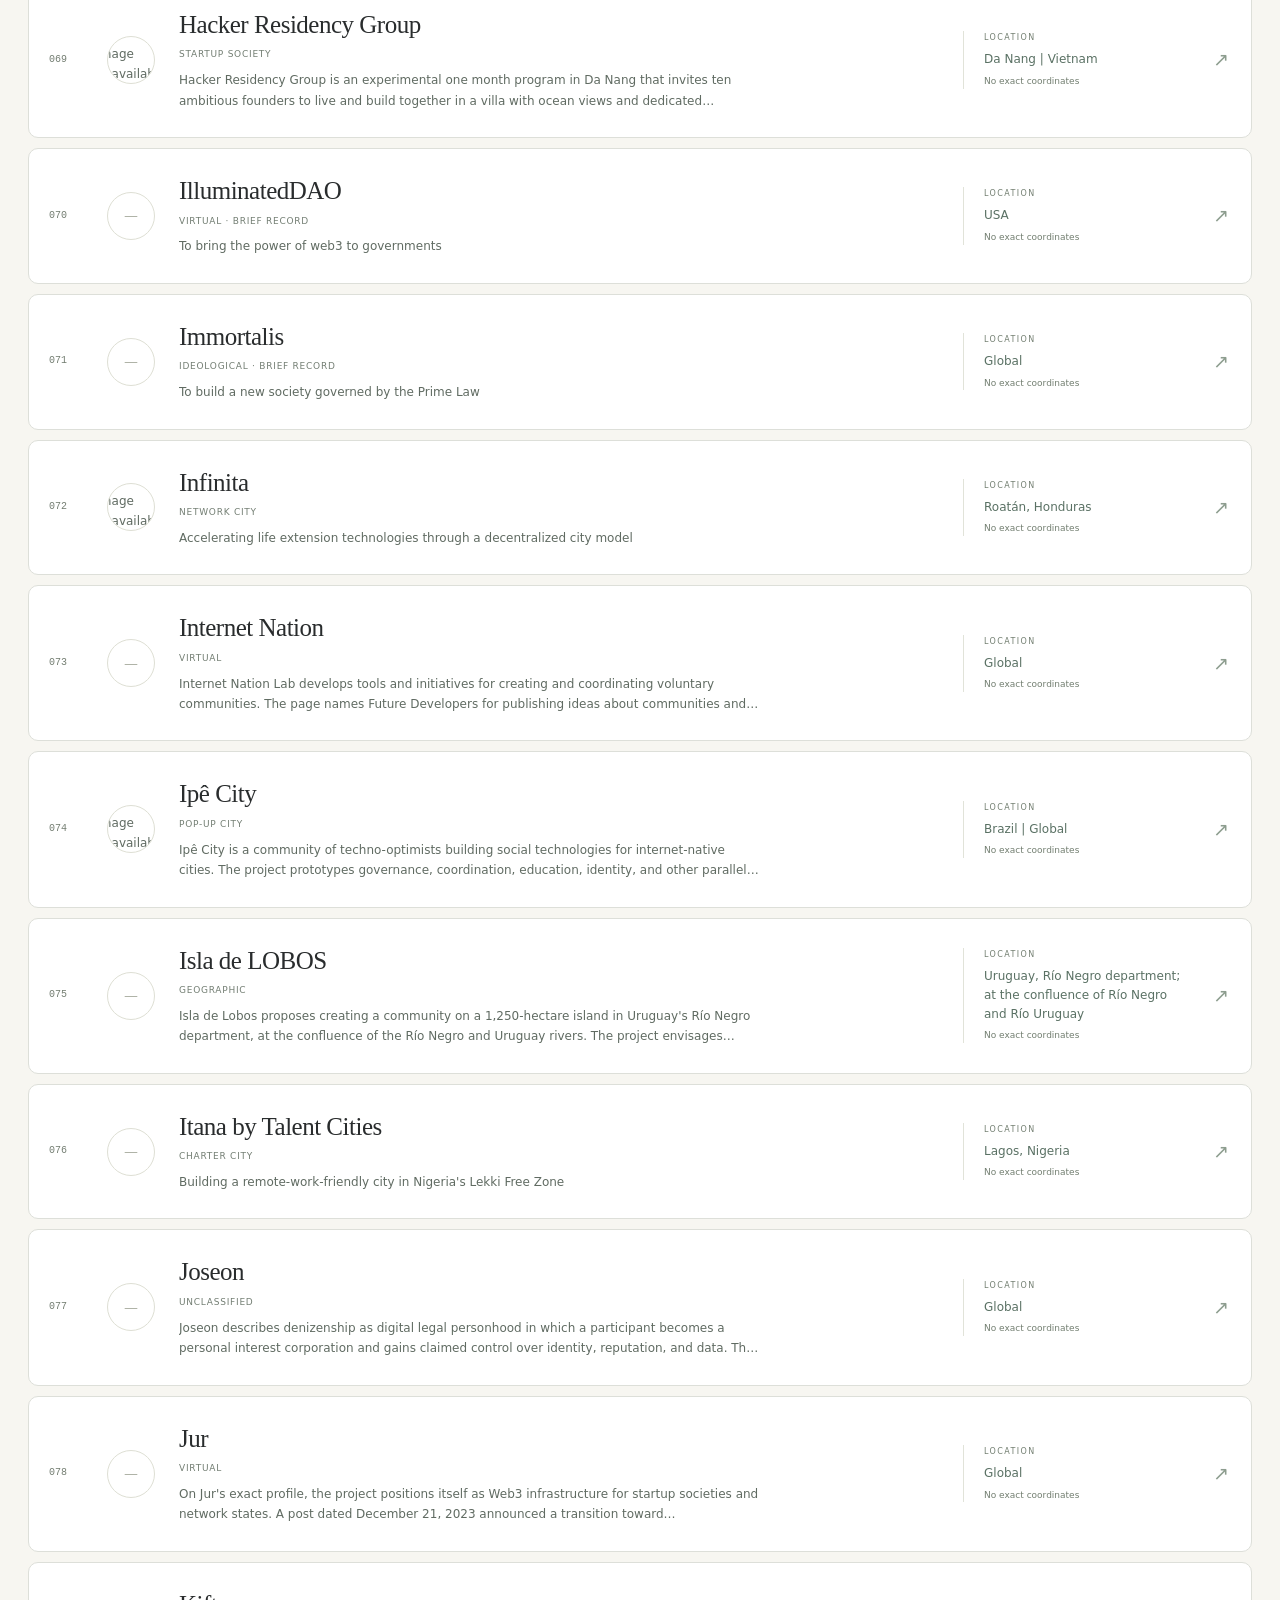
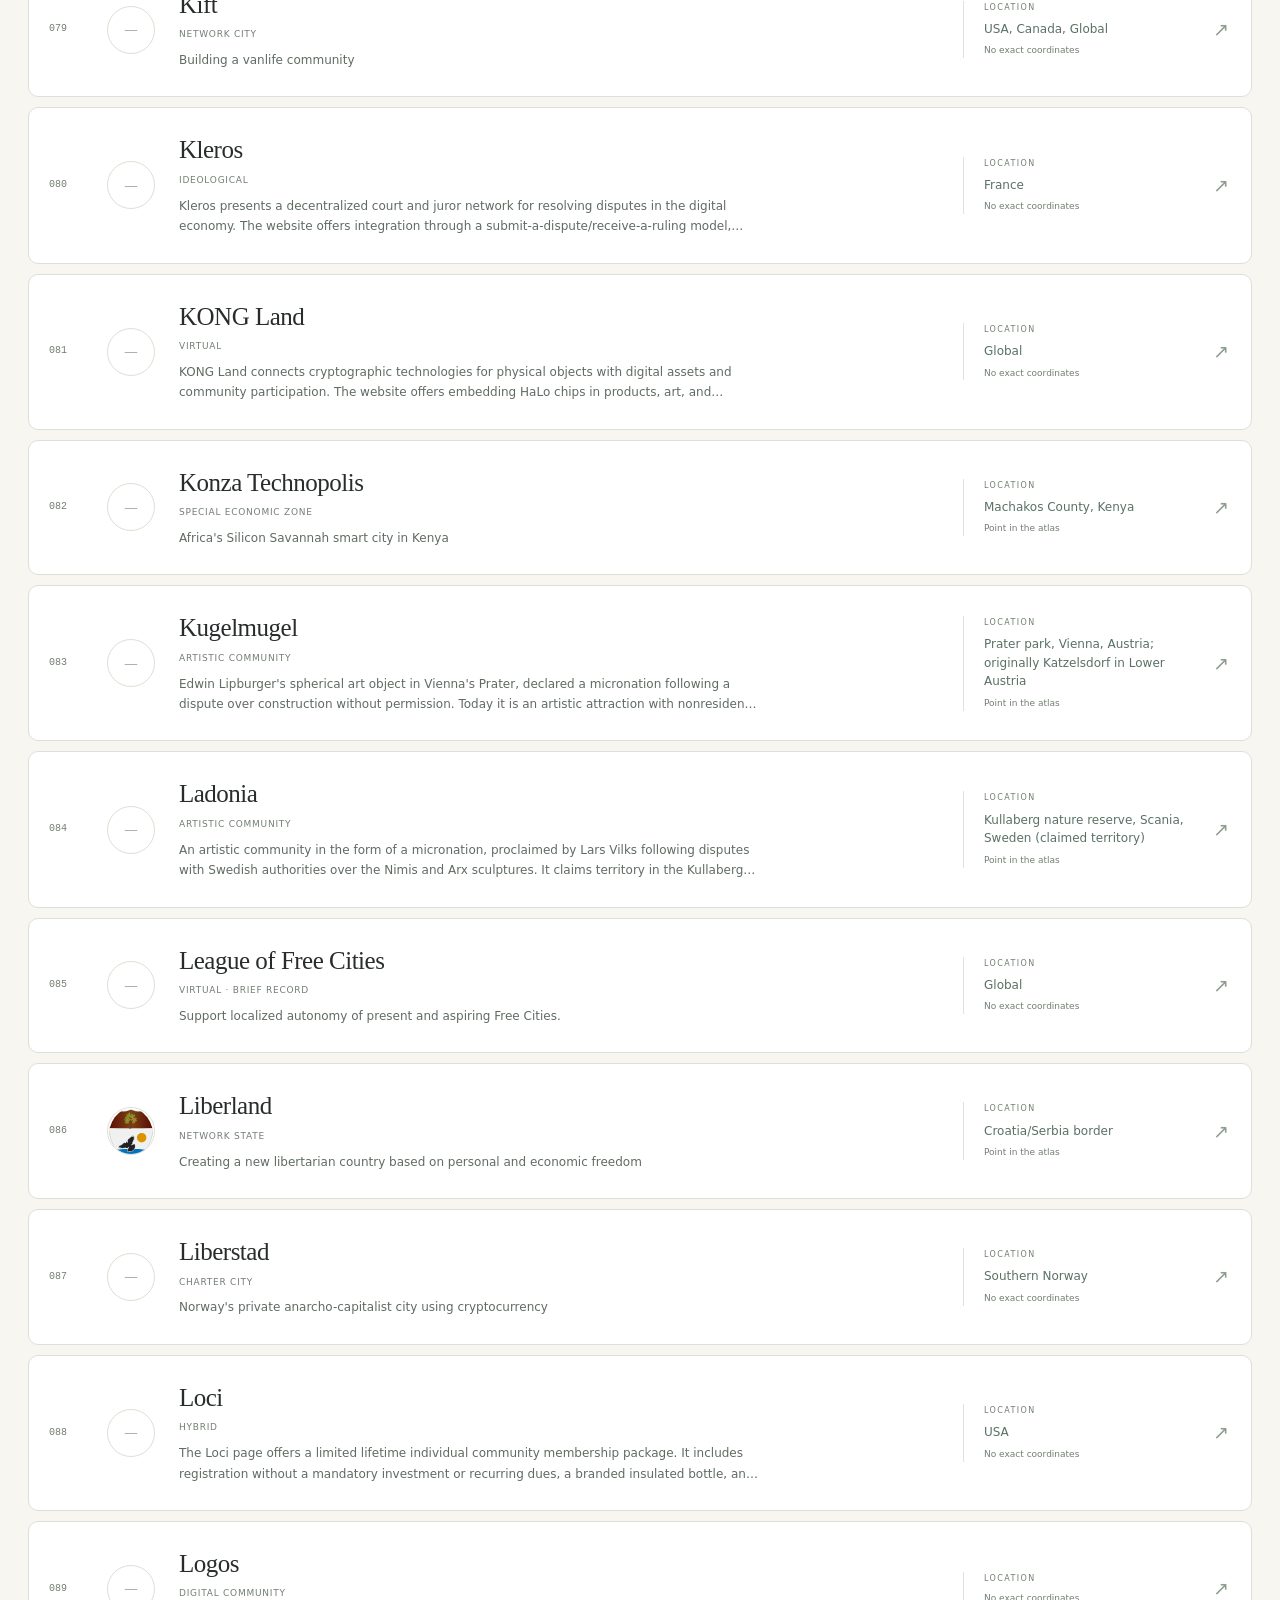
==== commit 06dcbf2c: "Complete the Montelibero record and align the public snapshot The Montelibero entry in the research " ====
--- a/index.html
+++ b/index.html
@@ -1,11 +1,11 @@
-<!doctype html><html lang="ru"><meta charset="utf-8"><meta name="viewport" content="width=device-width,initial-scale=1"><title>CIVITAS ATLAS — сетевые сообщества и новые институты</title><link rel="icon" type="image/svg+xml" href="/brand.svg"><meta name="description" content="Исследовательский атлас сетевых сообществ: география, проекты, хронологии и первоисточники."><link rel="stylesheet" href="vendor/leaflet.css"><link rel="stylesheet" href="vendor/markercluster.css"><link rel="stylesheet" href="vendor/markercluster-default.css"><link rel="stylesheet" href="design.css"><link rel="stylesheet" href="editorial.css"><header><div class="brand"><img class="brand-symbol" src="brand.svg" alt="Логотип CIVITAS ATLAS"><div class="brand-text">CIVITAS ATLAS</div></div><div><a class="button" href="/map.html">Карта мира</a> <button id="home">Каталог</button><a class="button" href="https://github.com/AzamatSafarov/civitas-atlas/issues/new?template=project.yml" target="_blank" rel="noopener">Добавить проект</a></div></header><main><section id="landing"><div class="hero"><div><div class="eyebrow">Независимый исследовательский проект</div><h1>Атлас сетевых<br>сообществ</h1><p>Сетевые государства, сообщества и инициативы: расположение, история, правила управления и ссылки на источники.</p><div class="muted" id="totals"></div><p class="muted">На карте только проекты с координатами источника. Остальные — в каталоге. Маркер не означает признание государственности.</p></div><div id="worldmap" aria-label="Географическая карта" style="height:520px"></div></div><div id="coverage" class="coverage"></div><section id="featured" class="featured"></section><div class="section-head"><div><h2>Сообщества и территории</h2></div></div><div class="tools"><input id="query" aria-label="Поиск" placeholder="Проект, место, идея…"><select id="category" aria-label="Категория"><option value="">Все категории</option></select><select id="sort" aria-label="Сортировка"><option value="name">По названию</option><option value="year">По году основания</option></select></div><div class="muted" id="count"></div><div id="entries"></div></section><section id="profile"><button id="back">← Все сообщества</button><div id="profilebody" style="margin-top:22px"></div></section><section class="contribute"><div><h2>Добавить проект</h2><p>Каждый может предложить сетевое сообщество или инициативу для нашей базы. Пришлите описание, официальный сайт и источники через GitHub. Мы проверим сведения и права на материалы перед публикацией.</p><p class="muted">Код проекта открыт. Условия использования сторонних материалов указаны на странице «О проекте».</p></div><a class="button" href="https://github.com/AzamatSafarov/civitas-atlas/issues/new?template=project.yml" target="_blank" rel="noopener">Предложить инициативу ↗</a></section></main><footer class="footer"><div><strong>CIVITAS ATLAS</strong><p>Исследовательский проект Азамата Сафарова. Не связан с перечисленными организациями и не подтверждает их государственность.</p></div><div class="footer-links"><a class="button" href="https://github.com/AzamatSafarov/civitas-atlas" target="_blank" rel="noopener">GitHub ↗</a><a class="button" href="about.html">О проекте</a><button id="rights">Источники и права</button><button id="privacy">Приватность</button></div></footer><dialog id="legal"><button id="closelegal">Закрыть ×</button><div id="legaltext"></div></dialog><script src="vendor/leaflet.js"></script><script src="vendor/markercluster.js"></script><script>
+<!doctype html><html lang="en"><meta charset="utf-8"><meta name="viewport" content="width=device-width,initial-scale=1"><title>CIVITAS ATLAS — network communities and new institutions</title><link rel="icon" href="/favicon.ico"><link rel="icon" type="image/svg+xml" href="/brand.svg"><link rel="apple-touch-icon" href="/favicon-180.png"><meta name="description" content="A research atlas of network communities: geography, projects, timelines and primary sources."><link rel="stylesheet" href="vendor/leaflet.css"><link rel="stylesheet" href="vendor/markercluster.css"><link rel="stylesheet" href="vendor/markercluster-default.css"><link rel="stylesheet" href="design.css"><link rel="stylesheet" href="editorial.css"><link rel="stylesheet" href="mobile.css"><header><div class="brand"><img class="brand-symbol" src="brand.svg" alt="CIVITAS ATLAS logo"><div class="brand-text">CIVITAS ATLAS</div></div><div><a class="button" href="/map.html">World map</a> <button id="home">Catalog</button><a class="button" href="https://github.com/AzamatSafarov/civitas-atlas/issues/new?template=project.yml" target="_blank" rel="noopener">Add a project</a></div></header><main><section id="landing"><div class="hero"><div><div class="eyebrow">Independent research project</div><h1>Atlas of network<br>communities</h1><p>Network states, communities and initiatives: location, history, governance rules and links to sources.</p><div class="muted" id="totals"></div><p class="muted">Only projects with source-provided coordinates appear on the map. The rest are in the catalog. A marker does not signify recognition of statehood.</p></div><div id="worldmap" aria-label="Geographic map" style="height:520px"></div></div><div id="coverage" class="coverage"></div><section id="featured" class="featured"></section><div class="section-head"><div><h2>Communities and territories</h2></div></div><div class="tools"><input id="query" aria-label="Search" placeholder="Project, place, idea…"><select id="category" aria-label="Category"><option value="">All categories</option></select><select id="sort" aria-label="Sort"><option value="name">By name</option><option value="year">By founding year</option></select></div><div class="muted" id="count"></div><div id="entries"></div></section><section id="profile"><button id="back">← All communities</button><div id="profilebody" style="margin-top:22px"></div></section><section class="contribute"><div><h2>Add a project</h2><p>Anyone can suggest a network community or initiative for our database. Send a description, the official website and sources through GitHub. We will check the information and rights to the materials before publication.</p><p class="muted">The project code is public. Terms of use for third-party materials are stated on the “About the project” page.</p></div><a class="button" href="https://github.com/AzamatSafarov/civitas-atlas/issues/new?template=project.yml" target="_blank" rel="noopener">Suggest an initiative ↗</a></section></main><footer class="footer"><div><strong>CIVITAS ATLAS</strong><p>A research project by Azamat Safarov. It is not affiliated with the listed organizations and does not confirm their statehood.</p></div><div class="footer-links"><a class="button" href="https://github.com/AzamatSafarov/civitas-atlas" target="_blank" rel="noopener">GitHub ↗</a><a class="button" href="about.html">About the project</a><button id="rights">Sources and rights</button><button id="privacy">Privacy</button></div></footer><dialog id="legal"><button id="closelegal">Close ×</button><div id="legaltext"></div></dialog><script src="vendor/leaflet.js"></script><script src="vendor/markercluster.js"></script><script>
 const $=x=>document.getElementById(x),node=(t,s,c)=>{let e=document.createElement(t);e.textContent=s;if(c)e.className=c;return e};let data=[];const world={invalidateSize(){}};
-function safeLink(label,url){let a=node('a',label,'resource');try{let u=new URL(url);if(!['https:','http:'].includes(u.protocol))return node('span','Ссылка требует проверки');a.href=u.href;a.target='_blank';a.rel='noopener noreferrer';}catch{return node('span','Ссылка требует проверки')}return a}
-function image(i){let x=document.createElement('img');x.src=i.url;x.alt=i.caption;x.loading='lazy';x.onerror=()=>x.replaceWith(node('p','Изображение недоступно','muted'));return x}
+function safeLink(label,url){let a=node('a',label,'resource');try{let u=new URL(url);if(!['https:','http:'].includes(u.protocol))return node('span','Link requires review');a.href=u.href;a.target='_blank';a.rel='noopener noreferrer';}catch{return node('span','Link requires review')}return a}
+function sourceLabel(p){let r=p.sourceRecords||{};if(r.dashboard)return r.dashboard.shortLabel||r.dashboard.label||'NS Dashboard';if(r.atlas)return 'Network State Atlas';if(r.internetCSV)return 'Network States of the Internet / CSV';if(r.wikipedia)return 'Wikipedia';return 'Saved source record'}function image(i){let x=document.createElement('img');x.src=i.url;x.alt=i.caption;x.loading='lazy';x.onerror=()=>x.replaceWith(node('p','Image unavailable','muted'));return x}
 function globe(){window.earthData=data;window.openEarthProject=open;if(window.earthAdd)window.earthAdd(data)}
-function render(){let q=$('query').value.toLowerCase(),t=$('category').value,arr=data.filter(p=>(!t||p.type===t)&&[p.name,p.location,p.description].join(' ').toLowerCase().includes(q));arr.sort((a,b)=>$('sort').value==='year'?(b.founded||0)-(a.founded||0):a.name.localeCompare(b.name));$('entries').replaceChildren();for(let [i,p] of arr.entries()){let row=node('article','','entry');row.tabIndex=0;row.dataset.id=p.id;row.append(node('div',String(i+1).padStart(3,'0'),'entry-number'));let ident=node('div',p.logo?'':'—','identity');if(p.logo)ident.append(image({url:p.logo,caption:p.name+' logo'}));row.append(ident);let content=node('div','','entry-main');content.append(node('h2',p.name),node('div',p.type,'meta'),node('p',p.tagline||p.description));row.append(content);let geo=node('div','','entry-geo');geo.append(node('span','РАСПОЛОЖЕНИЕ','geo-label'),node('div',p.location,'location'),node('span',Number.isFinite(p.lat)?'Есть точка в атласе':'Без точной координаты','geo-note'));row.append(geo,node('span','↗','entry-arrow'));row.onclick=()=>open(p);row.onkeydown=e=>{if(e.key==='Enter')open(p)};$('entries').append(row)}$('count').textContent=arr.length+' проектов';}
-function featured(){let f=$('featured');f.replaceChildren();let heading=node('div','','section-head');heading.append(node('h2','Проекты'));f.append(heading);for(let id of ['prospera','network-school','edge-city']){let p=data.find(x=>x.id===id);if(!p||!p.gallery?.length)continue;let row=node('article','','feature');row.tabIndex=0;let picture=node('div','','feature-photo');picture.append(image(p.gallery[0]));let text=node('div','','feature-copy');text.append(node('div',p.type,'eyebrow'),node('h2',p.name),node('div',p.location,'feature-location'),node('p',p.tagline||p.description),node('span','Исследовать профиль ↗','feature-link'));row.append(picture,text);row.onclick=()=>open(p);row.onkeydown=e=>{if(e.key==='Enter')open(p)};f.append(row)}}
+function render(){let q=$('query').value.toLowerCase(),t=$('category').value,arr=data.filter(p=>(!t||p.type===t)&&[p.name,p.location,p.description].join(' ').toLowerCase().includes(q));arr.sort((a,b)=>$('sort').value==='year'?(b.founded||0)-(a.founded||0):a.name.localeCompare(b.name));$('entries').replaceChildren();for(let [i,p] of arr.entries()){let row=node('article','','entry');row.tabIndex=0;row.dataset.id=p.id;row.append(node('div',String(i+1).padStart(3,'0'),'entry-number'));let ident=node('div',p.logo?'':'—','identity');if(p.logo)ident.append(image({url:p.logo,caption:p.name+' — '+(p.logoKind==='flag'?'flag':p.logoKind==='emblem'?'emblem':'logo')}));row.append(ident);let content=node('div','','entry-main');content.append(node('h2',p.name),node('div',p.type+(!p.sourceRecords?.atlas&&!p.sourceRecords?.dashboard&&!p.sourceRecords?.wikipedia&&!p.enrichment?' · BRIEF RECORD':''),'meta'),node('p',p.tagline||p.description));row.append(content);let geo=node('div','','entry-geo');geo.append(node('span','LOCATION','geo-label'),node('div',p.location,'location'),node('span',Number.isFinite(p.lat)?'Point in the atlas':'No exact coordinates','geo-note'));row.append(geo,node('span','↗','entry-arrow'));row.onclick=()=>open(p);row.onkeydown=e=>{if(e.key==='Enter')open(p)};$('entries').append(row)}$('count').textContent=arr.length+' projects';}
+function featured(){let f=$('featured');f.replaceChildren();let heading=node('div','','section-head');heading.append(node('h2','Projects'));f.append(heading);for(let id of ['prospera','network-school','edge-city']){let p=data.find(x=>x.id===id);if(!p||!p.gallery?.length)continue;let row=node('article','','feature');row.tabIndex=0;let picture=node('div','','feature-photo');picture.append(image(p.gallery[0]));let text=node('div','','feature-copy');text.append(node('div',p.type,'eyebrow'),node('h2',p.name),node('div',p.location,'feature-location'),node('p',p.tagline||p.description),node('span','Explore profile ↗','feature-link'));row.append(picture,text);row.onclick=()=>open(p);row.onkeydown=e=>{if(e.key==='Enter')open(p)};f.append(row)}}
 function markdown(text,parent){for(let line of text.split('\n')){if(!line.trim())continue;let match=line.match(/^(#{1,3}) (.*)/);let e=node(match?'h'+Math.min(match[1].length+1,4):'p','');let raw=match?match[2]:line;let re=/\[([^\]]+)\]\((https?:\/\/[^\s)]+)\)/g,pos=0,m;while((m=re.exec(raw))){e.append(document.createTextNode(raw.slice(pos,m.index)),safeLink(m[1],m[2]));pos=re.lastIndex}e.append(document.createTextNode(raw.slice(pos)));parent.append(e)}}
-function open(p){$('landing').style.display='none';$('profile').style.display='block';history.replaceState(null,'','#'+p.id);window.scrollTo(0,0);let layout=node('div','','layout'),left=node('div',''),right=node('div','');let head=node('div','','box'),banner=node('div','','banner');if(p.gallery.length)banner.append(image(p.gallery[0]));else {banner.className='no-photo';banner.append(node('span','В источниках нет полученной фотообложки.'))}let hp=node('div','','pad');let mark=node('div',p.logo?'':p.name.slice(0,2).toUpperCase(),'logo');if(p.logo)mark.append(image({url:p.logo,caption:p.name+' logo'}));hp.append(mark,node('h1',p.name),node('div',p.location,'location'),node('p',p.tagline||p.description),safeLink('Официальный сайт ↗',p.website));head.append(banner,hp);left.append(head);let about=node('div','','box pad');about.append(node('h2','О проекте'),node('p',p.description),node('div','Данные, даты и статистика — заявления источников, не независимая проверка.','notice'));if(p.size)about.append(node('h3',p.size),node('p','Размер по первому атласу; обновление '+p.lastUpdated,'muted'));let gallery=node('div','','gallery');for(let i of p.gallery){let f=node('figure','');f.append(image(i),node('figcaption',i.caption));gallery.append(f)}about.append(gallery);left.append(about);if(p.sections){for(let [title,text] of Object.entries(p.sections)){if(title.startsWith('About')||['Timeline',"Who it's for",'Resource links','Other top startup societies','Posts'].includes(title))continue;let section=node('div','','box pad');section.append(node('h2',title),node('div',text.replace(title,''),'summary-text'));left.append(section)}}let raw=node('div','','box pad');raw.append(node('h2','Документы источников'));let disclosure=node('details','','disclosure');disclosure.append(node('summary','Открыть полную исходную запись'),node('div',p.sourceText,'source'));raw.append(disclosure);left.append(raw);let audience=node('div','','box pad'),chips=node('div','','chips');for(let t of (p.sections?.["Who it's for"]?.split('\n').slice(1).filter(Boolean)||p.focus||[]))chips.append(node('span',t,'chip'));audience.append(node('h2','Направления'),chips);let geo=node('div','','box pad');geo.append(node('h2','Расположение'),node('p',p.location,'location'));if(p.dashboardLocation)geo.append(node('p','NS Dashboard: '+p.dashboardLocation,'muted'));if(Number.isFinite(p.lat))geo.append(node('p','Координаты источника: '+p.lat+', '+p.lng,'muted'));else geo.append(node('p','Точные координаты не предоставлены. Проект не нанесён на карту.','notice'));right.append(geo);right.append(audience);let tl=node('div','','box pad');tl.append(node('h2','Timeline'));if(!p.timeline.length)tl.append(node('p','Хронология не предоставлена источниками.','muted'));for(let text of p.timeline)tl.append(node('div',text,'event'));tl.append(node('p','История по источнику. Одно событие основания — не полная история проекта.','muted'));right.append(tl);let links=node('div','','box pad');links.append(node('h2','Ресурсы и контакты'));for(let l of p.links)links.append(safeLink(l.label,l.url));links.append(safeLink('Источник записи',p.source));if(p.sourceRecords?.dashboard)links.append(safeLink('NS Dashboard — исходный профиль',p.sourceRecords.dashboard.url));right.append(links);let provenance=node('div','','box pad');provenance.append(node('h2','Происхождение'),node('p','Собрано '+p.retrievedAt,'muted'),node('p','Фото принадлежат третьим лицам. Сохранены в сборке с исходными URL в реестре; разрешение на публичную перепубликацию не установлено.','notice'));for(let i of p.gallery)provenance.append(safeLink(i.caption+' — источник',i.source));right.append(provenance);layout.append(left,right);$('profilebody').replaceChildren(layout)}function home(){$('landing').style.display='block';$('profile').style.display='none';setTimeout(()=>world.invalidateSize(),50);history.replaceState(null,'',location.pathname)}$('back').onclick=home;$('home').onclick=home;for(let id of ['query','category','sort'])$(id).oninput=render;
-const rights='Авторские права и источники\n\nАвтор собственной структуры и оформления: Азамат Сафаров. Права третьих лиц не присваиваются. Использованы материалы Network State Atlas и NS Dashboard; исходные ссылки сохранены в карточках. Названия и знаки принадлежат соответствующим правообладателям; связи или одобрения с их стороны не заявляется.\n\nПубличная доступность репозитория не заменяет лицензию. Разрешение на распространение исходных текстов, базы, фотографий и публикаций пока не установлено. Эта сборка опубликована для исследования. Разрешения на сторонние материалы не подтверждены; указание источника не заменяет разрешение. Указание источника само по себе не разрешает копирование.\n\nПеред публикацией: получить разрешения или заменить материалы собственными описаниями и лицензированными фото; сохранить обязательные notices библиотек; определить контакт оператора для обращений. Контакт для правовых обращений: akutagavasora777@gmail.com. Юрисдикция и регистрация названия отдельно не проверены. Это не юридическое заключение и не гарантия отсутствия претензий.';const privacy='Приватность исследовательского сайта\n\nНет регистрации, аналитики, отправки форм и cookies, созданных этим приложением. Поисковые запросы обрабатываются локально. Хостинг Vercel обрабатывает сетевые запросы и может хранить технические журналы, включая IP.\n\nФотографии этой версии хранятся локально. Подложка карты загружается с CARTO: поставщик получает сетевой запрос, включая IP и данные браузера. Переходы на внешние сайты подчиняются их правилам.\n\nОператор исследования: Азамат Сафаров. Хостинг: Vercel. Контакт: akutagavasora777@gmail.com. Применимые сроки хранения ещё не установлены; это неполная правовая информация, не юридическое заключение.';function legal(s){$('legaltext').replaceChildren(node('div',s,'source'));$('legal').showModal()}$('rights').onclick=()=>legal(rights);$('privacy').onclick=()=>legal(privacy);$('closelegal').onclick=()=>$('legal').close();fetch('combined-v3.json').then(r=>r.json()).then(d=>{data=d;for(let t of [...new Set(d.map(p=>p.type))].sort())$('category').append(new Option(t,t));$('totals').textContent=data.length+' проектов · '+data.filter(p=>Number.isFinite(p.lat)).length+' точек';let coverage=$('coverage');for(let [n,label] of [[data.length,'проектов в объединённой базе'],[data.filter(p=>Number.isFinite(p.lat)).length,'проектов с координатами источника'],[data.filter(p=>p.logo).length,'профилей с полученными логотипами'],[data.filter(p=>p.timeline?.length).length,'профилей с хронологией']]){let m=node('div','','metric');m.append(node('strong',String(n)),node('span',label));coverage.append(m)}render();featured();globe();let p=data.find(p=>p.id===location.hash.slice(1));if(p)open(p)}).catch(e=>$('count').textContent=e.message);
+function open(p){$('landing').style.display='none';$('profile').style.display='block';history.replaceState(null,'','#'+p.id);window.scrollTo(0,0);let layout=node('div','','layout'),left=node('div',''),right=node('div','');let head=node('div','','box'),banner=node('div','','banner');if(p.gallery.length)banner.append(image(p.gallery[0]));else {banner.style.display='none'}let hp=node('div','','pad');let mark=node('div',p.logo?'':p.name.slice(0,2).toUpperCase(),'logo');if(p.logo)mark.append(image({url:p.logo,caption:p.name+' — '+(p.logoKind==='flag'?'flag':p.logoKind==='emblem'?'emblem':'logo')}));hp.append(mark,node('h1',p.name),node('div',p.location,'location'),node('p',p.tagline||p.description),p.website?safeLink('Official website ↗',p.website):node('span',''));if(!p.gallery.length)mark.style.marginTop='0';head.append(banner,hp);left.append(head);if(!p.sourceRecords?.atlas&&!p.sourceRecords?.dashboard&&!p.sourceRecords?.wikipedia&&!p.enrichment){let status=node('div','','box pad');status.append(node('h2','Brief record'),node('p','The original catalog provides only the mission, general geography and links. A detailed profile has not yet been prepared.'));left.append(status)}let about=node('div','','box pad');about.append(node('h2','About the project'),node('p',p.description),node('div','Data, dates and statistics are source assertions, not independent verification.','notice'));if(p.size)about.append(node('h3',p.size),node('p','Size according to the first atlas; updated '+p.lastUpdated,'muted'));let gallery=node('div','','gallery');for(let i of p.gallery){let f=node('figure','');f.append(image(i),node('figcaption',i.caption));gallery.append(f)}about.append(gallery);left.append(about);if(p.sections){for(let [title,text] of Object.entries(p.sections)){if(title.startsWith('About')||['Timeline',"Who it's for",'Resource links','Other top startup societies','Posts'].includes(title))continue;let section=node('div','','box pad');section.append(node('h2',title),node('div',text.replace(title,''),'summary-text'));left.append(section)}}if(p.enrichment){let e=node('div','','box pad');e.append(node('h2','Information from additional sources'));if(p.enrichment.facts.governance)e.append(node('h3','Governance'),node('p',p.enrichment.facts.governance));for(let detail of (p.enrichment.facts.additionalDetails||[]))e.append(node('p',detail));e.append(node('p',p.enrichment.reviewNote,'muted'));for(let url of p.enrichment.sourceUrls)e.append(safeLink('Open source ↗',url));left.append(e)}if(p.symbolAssets?.length){let symbols=node('div','','box pad');symbols.append(node('h2','Symbols and licenses'));for(let a of p.symbolAssets){let f=node('figure','');f.append(image({url:a.url,caption:p.name+' — '+({flag:'flag',emblem:'emblem',logo:'logo'}[a.kind]||a.kind)}));f.querySelector('img').style.cssText='max-width:200px;max-height:140px;object-fit:contain';f.append(node('figcaption',a.attribution));symbols.append(f,safeLink('Commons file page ↗',a.descriptionPage),safeLink('License terms ↗',a.licenseUrl))}left.append(symbols)}let raw=node('div','','box pad');raw.append(node('h2','Source documents'));let disclosure=node('details','','disclosure');disclosure.append(node('summary','Open the complete source record'),node('div',p.sourceText,'source'));raw.append(disclosure);left.append(raw);let audience=node('div','','box pad'),chips=node('div','','chips');for(let t of (p.sections?.["Who it's for"]?.split('\n').slice(1).filter(Boolean)||p.focus||[]))chips.append(node('span',t,'chip'));audience.append(node('h2','Focus areas'),chips);let geo=node('div','','box pad');geo.append(node('h2','Location'),node('p',p.location,'location'));if(p.dashboardLocation)geo.append(node('p','Archived NS Dashboard record: '+p.dashboardLocation,'muted'));if(Number.isFinite(p.lat))geo.append(node('p','Source coordinates: '+p.lat+', '+p.lng,'muted'));else geo.append(node('p','Exact coordinates have not been provided. The project is not plotted on the map.','notice'));right.append(geo);if(chips.childElementCount)right.append(audience);let tl=node('div','','box pad');tl.append(node('h2','Timeline'));if(!p.timeline.length)tl.append(node('p','No timeline has been provided by the sources.','muted'));for(let text of p.timeline)tl.append(node('div',text,'event'));if(p.timeline.length)right.append(tl);let links=node('div','','box pad');links.append(node('h2','Resources and contacts'));for(let l of p.links)links.append(safeLink(l.label,l.url));links.append(safeLink('Record source',p.source));if(p.sourceRecords?.dashboard)links.append(safeLink(sourceLabel(p)+' — original profile',p.sourceRecords.dashboard.url));right.append(links);let provenance=node('div','','box pad');provenance.append(node('h2','Provenance'),node('p','Source: '+sourceLabel(p),'muted'),node('p','Photographs belong to third parties. They are retained in the build with original URLs in the register; permission for public republication has not been established.','notice'));for(let i of p.gallery)provenance.append(safeLink(i.caption+' — source',i.source));if(p.gallery.length)right.append(provenance);layout.append(left,right);$('profilebody').replaceChildren(layout)}function home(){$('landing').style.display='block';$('profile').style.display='none';setTimeout(()=>world.invalidateSize(),50);history.replaceState(null,'',location.pathname)}$('back').onclick=home;$('home').onclick=home;for(let id of ['query','category','sort'])$(id).oninput=render;
+const rights='Copyright and sources\n\nAuthor of the original structure and design: Azamat Safarov. No third-party rights are claimed as our own. Materials from Network State Atlas and NS Dashboard have been used; original links are retained in the profile cards. Names and marks belong to their respective rights holders; no affiliation with or endorsement by them is claimed.\n\nPublic availability of the repository is not a substitute for a license. Permission to distribute the source texts, database, photographs and publications has not yet been established. This build is published for research. Permissions for third-party materials have not been confirmed; citing a source is not a substitute for permission. Citing a source does not in itself authorize copying.\n\nBefore publication: obtain permissions or replace the materials with original descriptions and licensed photographs; retain mandatory library notices; establish an operator contact for requests. Contact for legal requests: akutagavasora777@gmail.com. Jurisdiction and registration of the name have not been separately checked. This is not a legal opinion or a guarantee that no claims will arise.';const privacy='Research site privacy\n\nThere is no registration, analytics, form submission or cookies created by this application. Search queries are processed locally. The hosting provider Vercel processes network requests and may retain technical logs, including IP addresses.\n\nPhotographs in this version are stored locally. The map basemap is loaded from CARTO: the provider receives the network request, including the IP address and browser data. Visits to external sites are subject to their policies.\n\nResearch operator: Azamat Safarov. Hosting: Vercel. Contact: akutagavasora777@gmail.com. Applicable retention periods have not yet been established; this is incomplete legal information, not a legal opinion.';function legal(s){$('legaltext').replaceChildren(node('div',s,'source'));$('legal').showModal()}$('rights').onclick=()=>legal(rights);$('privacy').onclick=()=>legal(privacy);$('closelegal').onclick=()=>$('legal').close();fetch('combined-v3.json').then(r=>r.json()).then(d=>{data=d;for(let t of [...new Set(d.map(p=>p.type))].sort())$('category').append(new Option(t,t));$('totals').textContent=data.length+' projects · '+data.filter(p=>Number.isFinite(p.lat)).length+' points';let coverage=$('coverage');for(let [n,label] of [[data.length,'projects in the combined database'],[data.filter(p=>Number.isFinite(p.lat)).length,'projects with source-provided coordinates'],[data.filter(p=>p.logo).length,'profiles with retrieved logos'],[data.filter(p=>p.timeline?.length).length,'profiles with a timeline']]){let m=node('div','','metric');m.append(node('strong',String(n)),node('span',label));coverage.append(m)}render();featured();globe();let p=data.find(p=>p.id===location.hash.slice(1));if(p)open(p)}).catch(e=>$('count').textContent=e.message);
 </script><script type="module" src="earth.js"></script></html>
--- a/mobile.css
+++ b/mobile.css
@@ -0,0 +1,14 @@
+/* Long Wikimedia credits must wrap inside profile columns. */
+.layout>div{min-width:0}.pad figure{margin:16px 0}.pad figcaption,.pad .resource,.pad .source{overflow-wrap:anywhere;word-break:break-word}.pad figure img{max-width:100%!important}
+/* Consistent softened corners on desktop and mobile. */
+.hero{border-radius:16px;overflow:hidden}.feature,.box,.contribute{border-radius:12px;overflow:hidden}.entry,.coverage{border-radius:10px}.gallery img{border-radius:8px}button,.button,.tools input,.tools select{border-radius:8px}#worldmap button{border-radius:8px}.chip,.notice{border-radius:6px}dialog{border-radius:14px}
+/* Mobile layouts: compact navigation, readable profiles, touch globe. */
+@media(max-width:700px){
+ header{padding:16px;gap:16px;align-items:flex-start}header .brand{font-size:21px;letter-spacing:.7px}.brand-symbol{width:35px;height:35px}header>div:last-child{width:100%;display:grid;grid-template-columns:1fr 1fr 1.4fr;gap:7px}header .button,header button{width:100%;min-height:42px;font-size:11px;padding:8px 6px}
+ main{padding:12px}.hero>div:first-child{padding:27px 23px}.hero h1{font-size:38px;line-height:1.08;margin:17px 0}.hero p{font-size:13px;line-height:1.8}.hero .eyebrow{font-size:9px;letter-spacing:1.3px}#worldmap{height:340px!important;overflow:hidden}#worldmap canvas{touch-action:pan-y}#worldmap button{bottom:12px!important;left:12px!important;min-height:40px;font-size:11px}
+ .coverage{margin-top:12px}.metric{padding:14px 12px;min-height:91px}.metric span{font-size:10px;line-height:1.6;display:block}.metric strong{font-size:26px}.featured{margin:30px 0}.featured>.section-head{margin-bottom:15px}.section-head h2{font-size:27px}.feature .feature-photo,.feature:nth-child(odd) .feature-photo{height:190px}.feature-copy{padding:22px}.feature-copy h2{font-size:29px}.feature-copy p{font-size:13px;-webkit-line-clamp:4}.feature-link{font-size:12px;min-height:33px}.tools{padding:15px 0}.tools input{font-size:16px;min-height:46px}.tools select{min-height:46px;font-size:12px}#count{padding-bottom:13px;line-height:1.6}
+ .entry{gap:10px 13px;padding:20px 15px}.entry h2{font-size:23px;overflow-wrap:anywhere}.entry p{font-size:12px;line-height:1.75;-webkit-line-clamp:3}.entry .location{font-size:12px}.entry .meta{font-size:9px}.entry .geo-note{font-size:10px}.entry-geo{margin-top:1px}.entry-arrow{align-self:start}.entry .identity{width:40px;height:40px}
+ #back{min-height:44px}.layout{margin-top:16px!important}.box{margin-bottom:16px}.pad{padding:22px 18px}.pad h1{font-size:30px;overflow-wrap:anywhere}.pad h2{font-size:23px}.pad p{font-size:14px;line-height:1.85}.pad .location{font-size:14px}.banner{height:210px}.logo{width:66px;height:66px;margin-top:-55px}.gallery{gap:10px}.gallery img{height:125px}.gallery figcaption{font-size:10px;line-height:1.6;overflow-wrap:anywhere}.event{font-size:13px;line-height:1.8}.pad .resource{font-size:13px;min-height:44px}.notice,.source{font-size:12px}.chip{font-size:12px;padding:7px 10px}.disclosure summary{font-size:13px;min-height:44px;padding:8px 0}.contribute{padding:23px 19px;margin-top:25px}.contribute h2{font-size:27px}.contribute p{font-size:13px}.contribute .button{width:100%;min-height:46px}.footer{padding:23px 16px;margin-top:28px;font-size:12px}.footer-links{gap:8px}.footer-links button,.footer-links .button{min-height:42px;font-size:12px;padding:8px 10px}dialog{padding:20px 16px;width:calc(100% - 24px);max-height:85dvh}dialog button{min-height:44px}.brand-text{overflow-wrap:anywhere}
+}
+@media(max-width:360px){header .brand{font-size:19px}.hero h1{font-size:34px}.hero>div:first-child{padding:24px 19px}#worldmap{height:290px!important}.feature .feature-photo,.feature:nth-child(odd) .feature-photo{height:165px}.entry{grid-template-columns:34px minmax(0,1fr) 13px;gap:10px}.entry .identity{width:34px;height:34px}.entry h2{font-size:22px}.gallery img{height:108px}}
+@media(min-width:701px) and (max-width:1024px){header{padding:19px 24px;height:auto;gap:20px}.brand{font-size:22px!important}.brand-symbol{width:37px;height:37px}header .button,header button{font-size:11px;padding:9px 11px}main{padding:20px}.hero>div:first-child{padding:32px 26px}.hero h1{font-size:40px}#worldmap{height:490px!important}.layout{grid-template-columns:minmax(0,1.6fr) minmax(235px,1fr);gap:16px}.entry{grid-template-columns:25px 42px minmax(0,1fr) 160px 15px;gap:12px}.entry-geo{padding-left:13px}.feature-copy{padding:25px}}
